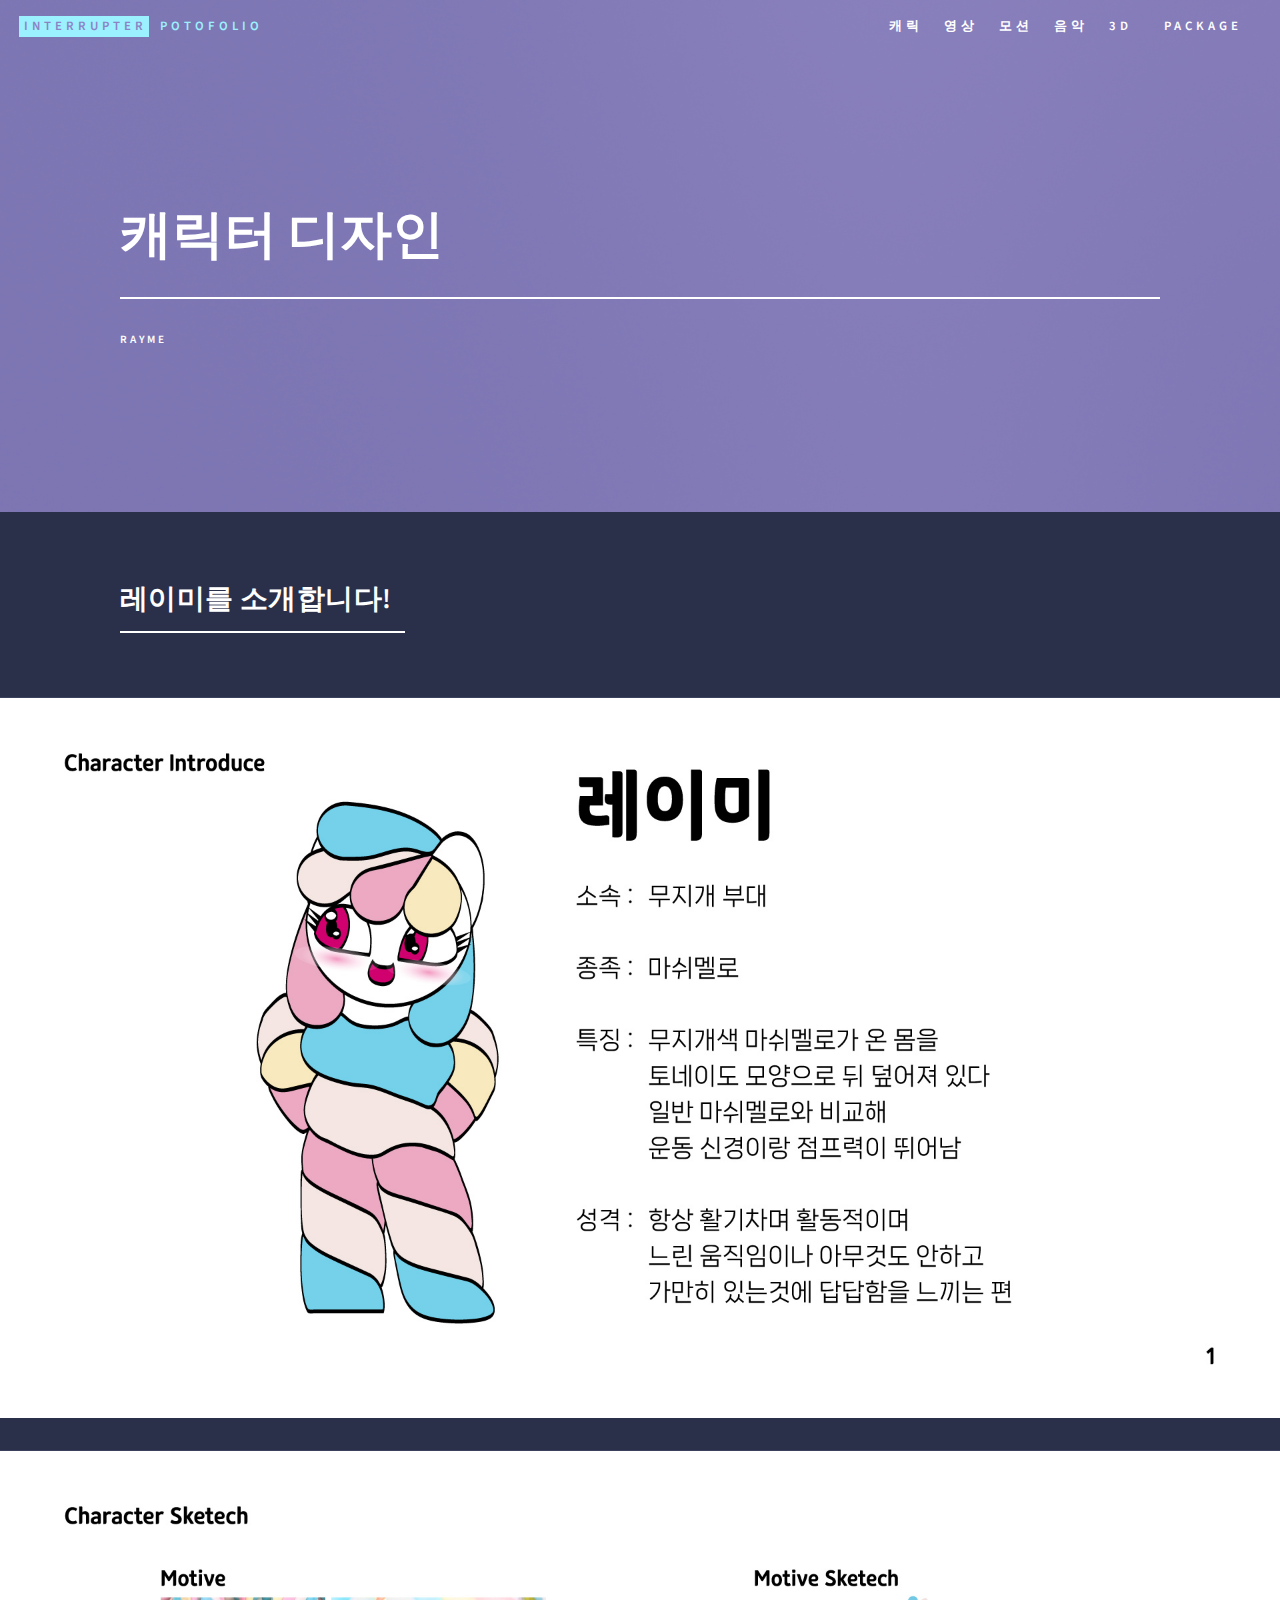
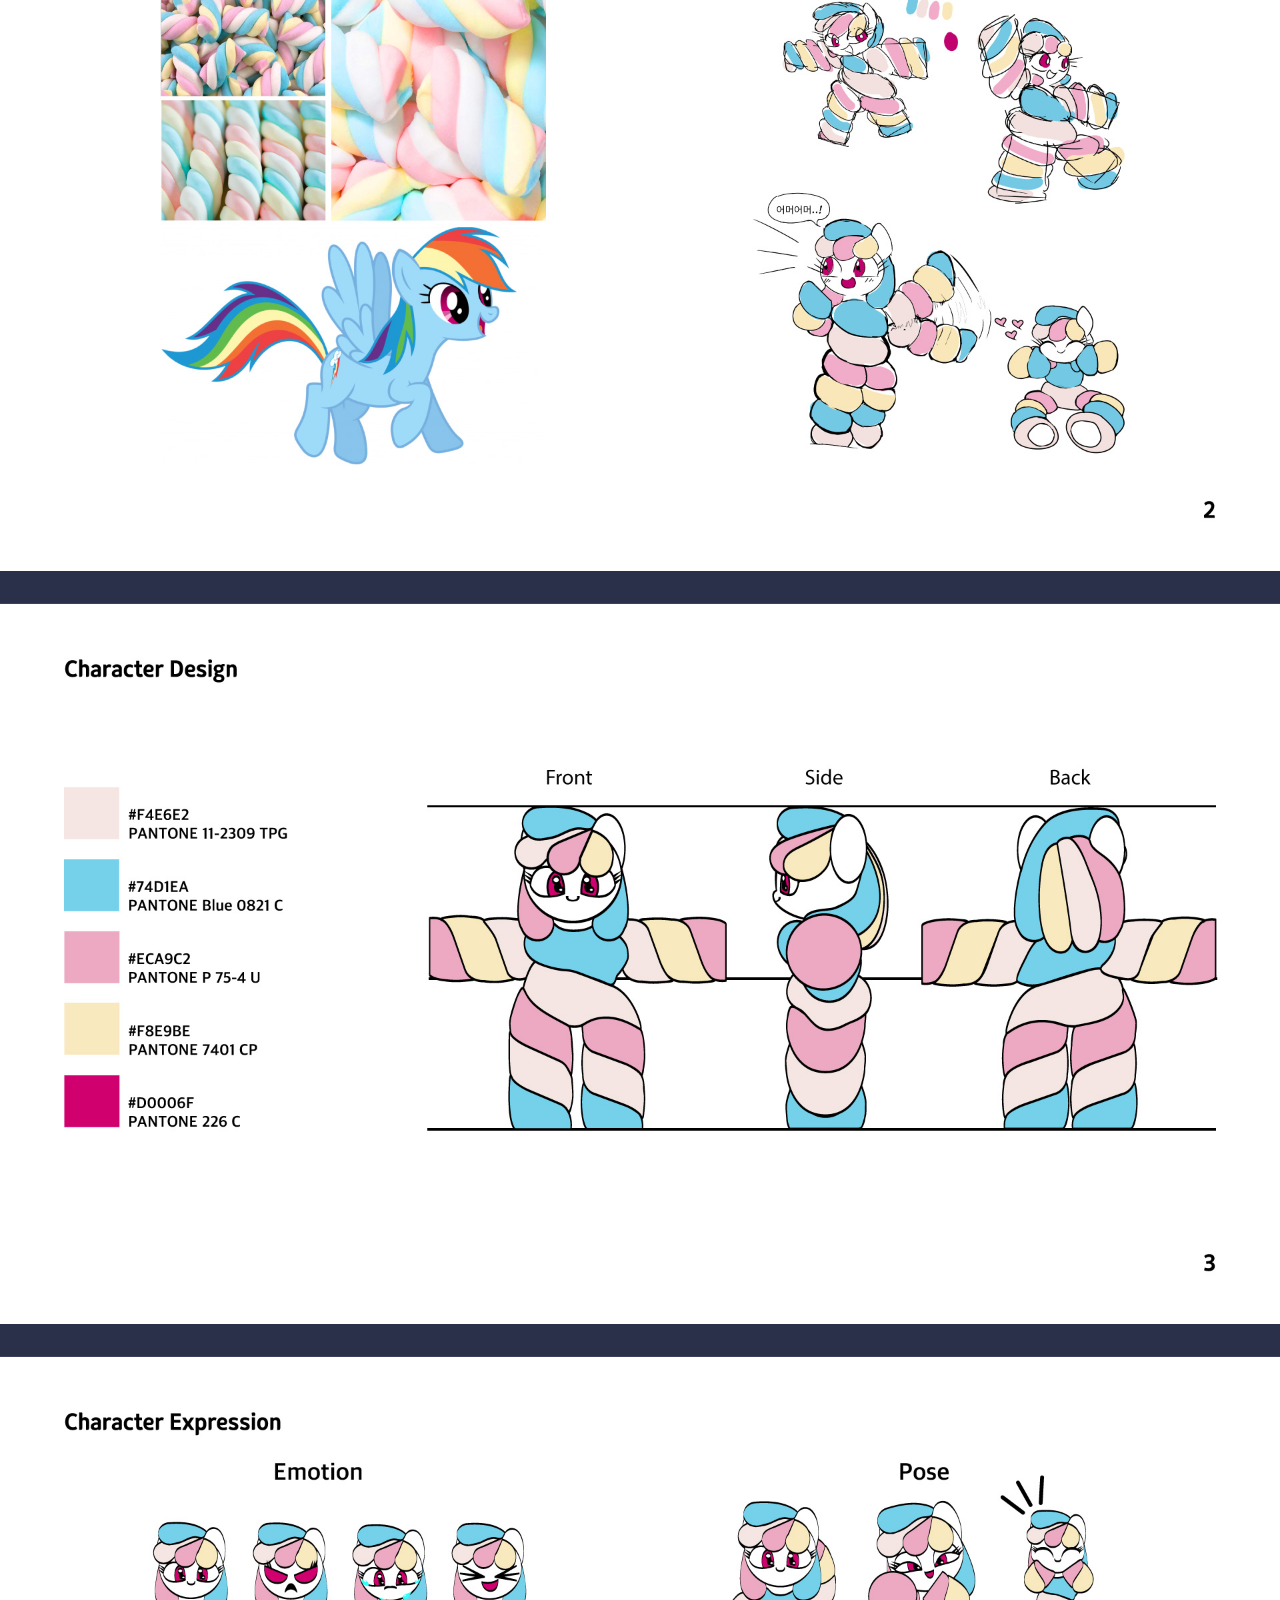
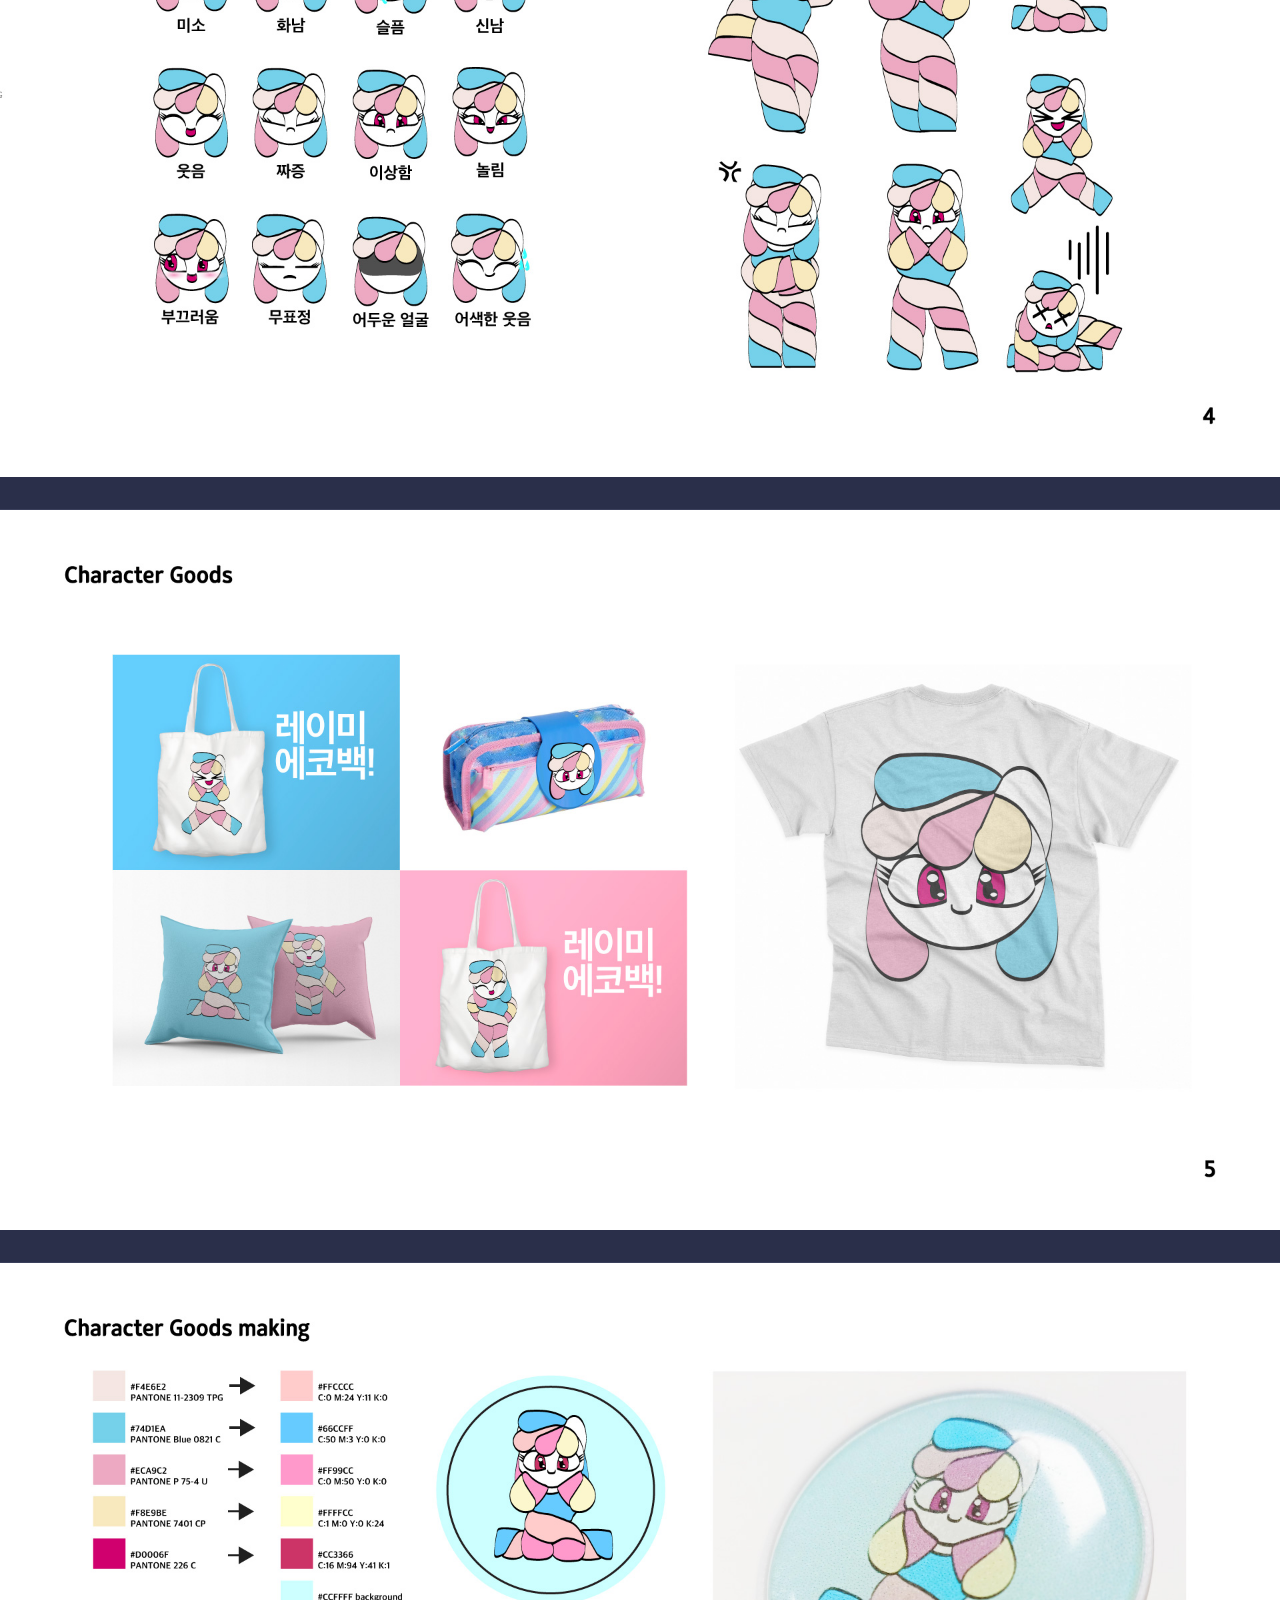
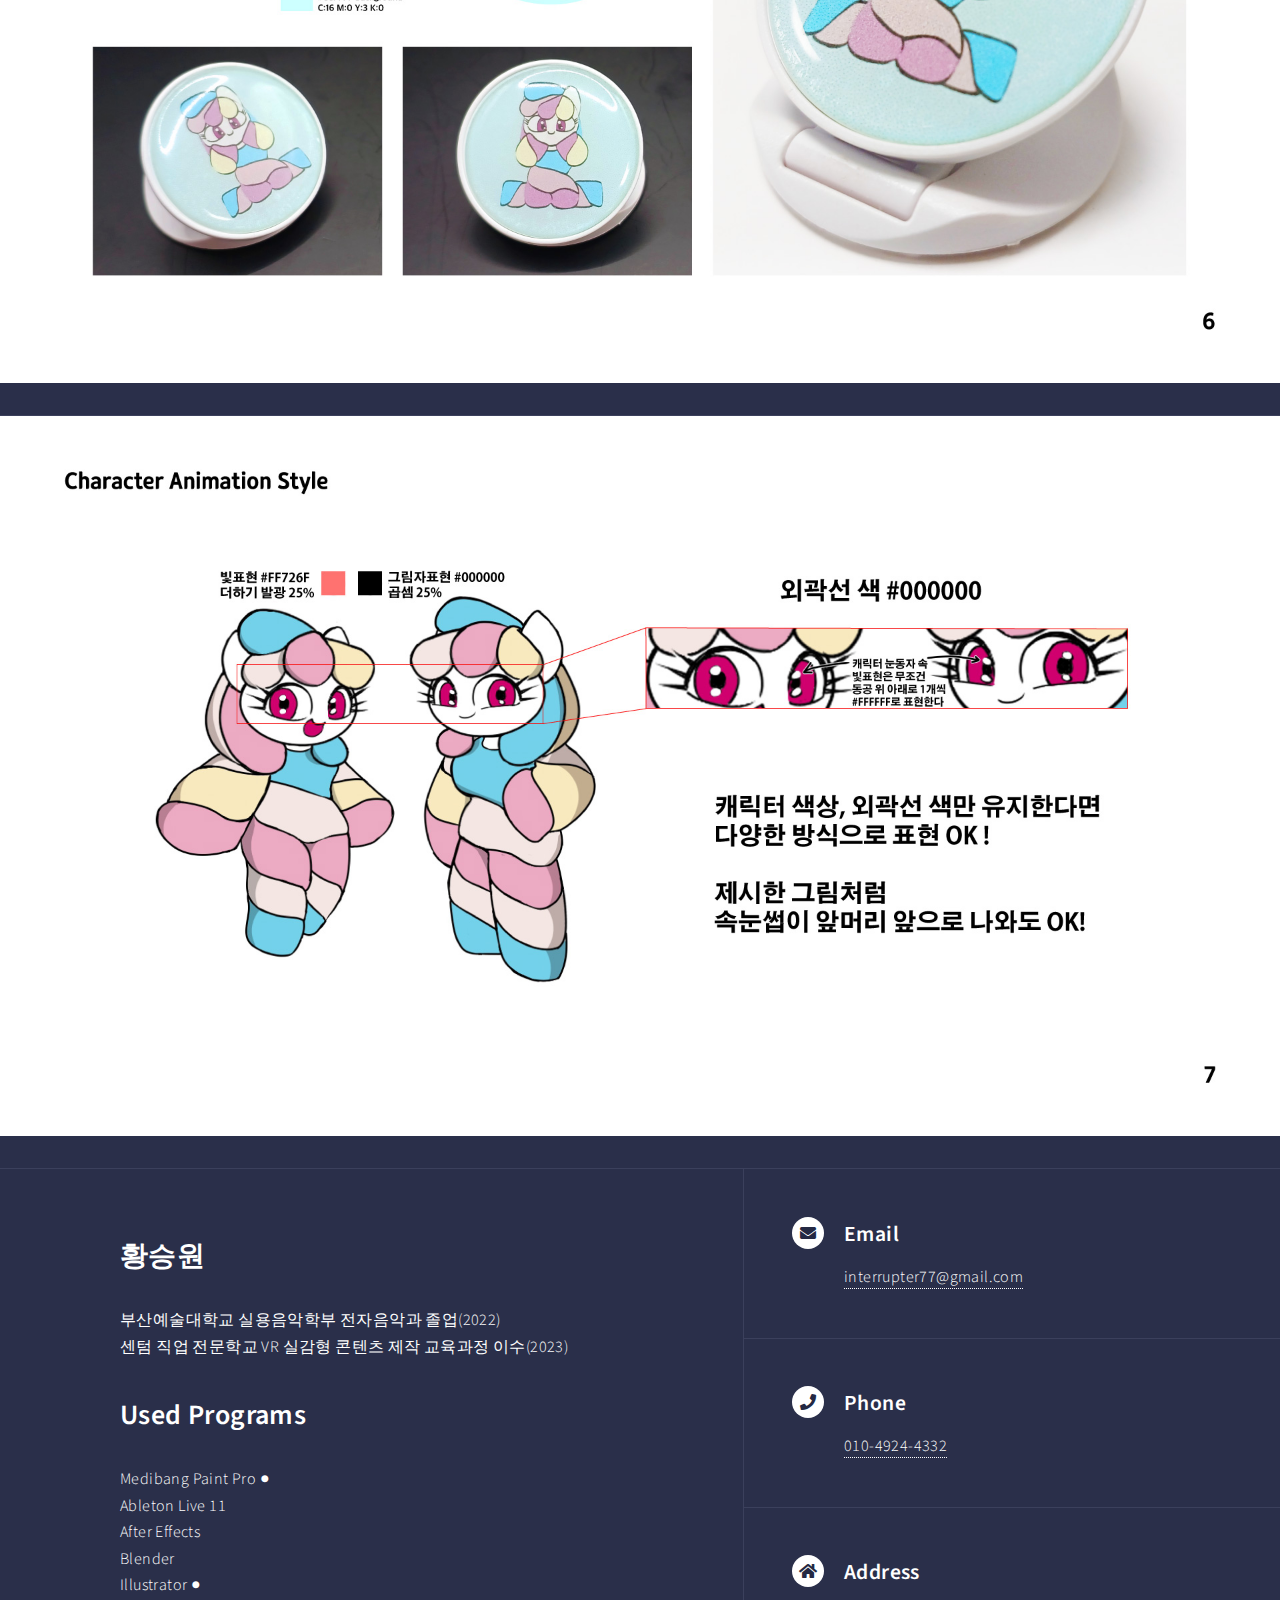
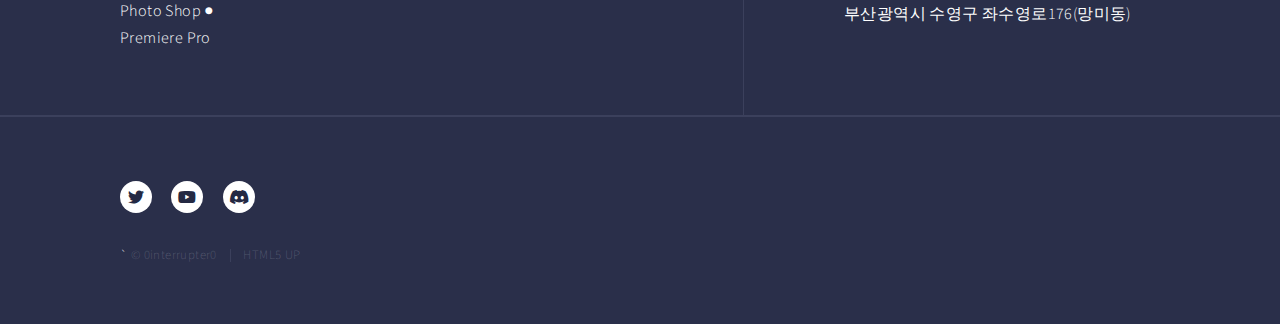
==== landing1.html @ 04df216f "up" ====
<!DOCTYPE HTML>
<!--
	Forty by HTML5 UP
	html5up.net | @ajlkn
	Free for personal and commercial use under the CCA 3.0 license (html5up.net/license)
-->
<html>
	<head>
		<title>캐릭터 디자인</title>
		<meta charset="utf-8" />
		<meta name="viewport" content="width=device-width, initial-scale=1, user-scalable=no" />
		<link rel="stylesheet" href="assets/css/main.css" />
		<noscript><link rel="stylesheet" href="assets/css/noscript.css" /></noscript>
	</head>
	<body class="is-preload">

		<!-- Wrapper -->
			<div id="wrapper">

				<!-- Header -->
				<!-- Note: The "styleN" class below should match that of the banner element. -->
					<header id="header" class="alt style2">
						<a href="index.html" class="logo"><strong>Interrupter</strong> <span>Potofolio</span></a>
						<nav >
						<a href="landing1.html" class="me"><span>캐릭</span></a>
						<a href="landing2.html" class="me"><span>영상</span></a>
						<a href="landing3.html" class="me"><span>모션</span></a>
												<!-- <a href="landing6.html" class="me"><span>음악</span></a> -->
						<a href="landing6.html" class="me"><span>음악</span></a>
						<a href="landing5.html" class="me"><span>3D</span></a>
						<a href="landing4.html" class="me"><span>Package</span></a>

							<a href=""></a>
						</nav>
					</header>

				<!-- Menu -->
					<nav id="menu">
						<ul class="links">
							<li><a href="index.html">Home</a></li>
							<li><a href="landing.html">Landing</a></li>
							<li><a href="generic.html">Generic</a></li>
							<li><a href="elements.html">Elements</a></li>
						</ul>
						<ul class="actions stacked">
							<li><a href="#" class="button primary fit">Get Started</a></li>
							<li><a href="#" class="button fit">Log In</a></li>
						</ul>
					</nav>

				<!-- Banner -->
				<!-- Note: The "styleN" class below should match that of the header element. -->
					<section id="banner" class="style2">
						<div class="inner">
							<span class="image">
								<img src="images/pic07.jpg" alt="" />
							</span>
							<header class="major">
								<h1>캐릭터 디자인</h1>
							</header>
							<div class="content">
								<p>Rayme</p>
							</div>
						</div>
					</section>

				<!-- Main -->
					<div id="main">

						<!-- One -->
							<section id="one">
								<div class="inner">
									<header class="major">
										<h2>레이미를 소개합니다!</h2>
									</header>
									<p></p>
								</div>
							</section>
							<section id="two">
								<span class="image fit" >
									<img src="images/캐릭터-디자이-포폴(레이미)1.jpg" alt="" />
								</span>
							</section>
							<section id="two">
								<span class="image fit" >
									<img src="images/캐릭터-디자이-포폴(레이미)2.jpg" alt="" />
								</span>
							</section>
							<section id="two">
								<span class="image fit" >
									<img src="images/캐릭터-디자이-포폴(레이미)3.jpg" alt="" />
								</span>
							</section>
							<section id="two">
								<span class="image fit" >
									<img src="images/캐릭터-디자이-포폴(레이미)4.jpg" alt="" />
								</span>
							</section>
							<section id="two">
								<span class="image fit" >
									<img src="images/캐릭터-디자이-포폴(레이미)5.jpg" alt="" />
								</span>
							</section>
							<section id="two">
								<span class="image fit" >
									<img src="images/캐릭터-디자이-포폴(레이미)6.jpg" alt="" />
								</span>
							</section>
							<section id="two">
								<span class="image fit" >
									<img src="images/캐릭터-디자이-포폴(레이미)7.jpg" alt="" />
								</span>
							</section>

						<!-- Two -->

				<!-- Contact -->
				<section id="contact">
					<div class="inner">
						<section>
							<form method="post" action="#">
								<h2>황승원</h2>
								<p>부산예술대학교 실용음악학부 전자음악과 졸업(2022)<br>센텀 직업 전문학교 VR 실감형 콘텐츠 제작 교육과정 이수(2023)</p>
								<h2>Used Programs</h2>
								<p>Medibang Paint Pro ●<br>Ableton Live 11<br>After Effects<br>Blender<br>Illustrator ●<br>Photo Shop ●<br>Premiere Pro</p>	
							</form>
						</section>
						<section class="split">
							<section>
								<div class="contact-method">
									<span class="icon solid alt fa-envelope"></span>
									<h3>Email</h3>
									<a class="email" onclick="copyTextToClipboard('interrupter77@gmail.com')">interrupter77@gmail.com</a>
								</div>
							</section>
							<section>
								<div class="contact-method">
									<span class="icon solid alt fa-phone"></span>
									<h3>Phone</h3>
									<a href="#" onclick="copyTextToClipboard('010-4924-4332'); return false;">010-4924-4332</a>
								</div>
							</section>
							<section>
								<div class="contact-method">
									<span class="icon solid alt fa-home"></span>
									<h3>Address</h3>
									<span>부산광역시 수영구 좌수영로176(망미동)</span>
								</div>
							</section>
						</section>
					</div>
				</section>

				<!-- Footer -->
				<footer id="footer">
					<div class="inner">
						<ul class="icons">
							<li><a href="https://twitter.com/0interrupter0" target="_blank" class="icon brands alt fa-twitter"><span class="label">Twitter</span></a></li>
							<li><a href="https://www.youtube.com/@interrupter0" target="_blank" class="icon brands alt fa-youtube"><span class="label">youtube</span></a></li>
							<li><a class="icon brands alt fa-discord"><span class="label">discord</span></a></li>
							<!-- <li><button id="myButton">복사</button></li> -->
						</ul>
						<ul class="copyright">`
							<li>&copy; 0interrupter0</li><li>HTML5 UP</li>
						</ul>
					</div>
				</footer>

		</div>

	<!-- Scripts -->
		<script src="assets/js/jquery.min.js"></script>
		<script src="assets/js/jquery.scrolly.min.js"></script>
		<script src="assets/js/jquery.scrollex.min.js"></script>
		<script src="assets/js/browser.min.js"></script>
		<script src="assets/js/breakpoints.min.js"></script>
		<script src="assets/js/util.js"></script>
		<script src="assets/js/main.js"></script>
		<script>
		document.querySelector(".icon.brands.alt.fa-discord").onclick = () => {
		  window.navigator.clipboard.writeText("Interrupter#1141").then(() => {
		alert("디스코드 친구 추가 코드 'Interrupter#1141'가 클립보드에 복사되었습니다!");
			  });
			};
		  </script>			

<script>
	function copyTextToClipboard(text) {
		const isMobile = /iPhone|iPad|iPod|Android/i.test(navigator.userAgent);
		
		if (isMobile) {
			window.location.href = "tel:" + text;
		} else {
			navigator.clipboard.writeText(text).then(function() {
				alert("'" + text + "'가 클립보드에 복사되었습니다!");
			}, function(err) {
				console.error('텍스트 복사 실패: ', err);
			});
		}
	}
</script>

	</body>
</html>
---- assets/css/main.css ----
@import url(fontawesome-all.min.css);
@import url("https://fonts.googleapis.com/css?family=Source+Sans+Pro:300,300italic,600,600italic");

/*
	Forty by HTML5 UP
	html5up.net | @ajlkn
	Free for personal and commercial use under the CCA 3.0 license (html5up.net/license)
*/

video {
	width: 100%; /* 영상의 가로 너비를 100%로 설정 */
	height: auto; /* 세로 높이를 자동으로 조정하여 가로 너비에 맞춤 */
}

html, body, div, span, applet, object,
iframe, h1, h2, h3, h4, h5, h6, p, blockquote,
pre, a, abbr, acronym, address, big, cite,
code, del, dfn, em, img, ins, kbd, q, s, samp,
small, strike, strong, sub, sup, tt, var, b,
u, i, center, dl, dt, dd, ol, ul, li, fieldset,
form, label, legend, table, caption, tbody,
tfoot, thead, tr, th, td, article, aside,
canvas, details, embed, figure, figcaption,
footer, header, hgroup, menu, nav, output, ruby,
section, summary, time, mark, audio, video {
	margin: 0;
	padding: 0;
	border: 0;
	font-size: 100%;
	font: inherit;
	vertical-align: baseline;}

article, aside, details, figcaption, figure,
footer, header, hgroup, menu, nav, section {
	display: block;}

body {
	line-height: 1;
}

ol, ul {
	list-style: none;
}

blockquote, q {
	quotes: none;
}

	blockquote:before, blockquote:after, q:before, q:after {
		content: '';
		content: none;
	}

table {
	border-collapse: collapse;
	border-spacing: 0;
}

body {
	-webkit-text-size-adjust: none;
}

mark {
	background-color: transparent;
	color: inherit;
}

input::-moz-focus-inner {
	border: 0;
	padding: 0;
}

input, select, textarea {
	-moz-appearance: none;
	-webkit-appearance: none;
	-ms-appearance: none;
	appearance: none;
}
.me{
	min-width: 55px;
}
/* Basic */

	@-ms-viewport {
		width: device-width;
	}

	body {
		-ms-overflow-style: scrollbar;
	}

	@media screen and (max-width: 480px) {

		html, body {
			min-width: 320px;
		}

	}

	html {
		box-sizing: border-box;
	}

	*, *:before, *:after {
		box-sizing: inherit;
	}

	body {
		background: #6ba585;
	}

		body.is-preload *, body.is-preload *:before, body.is-preload *:after {
			-moz-animation: none !important;
			-webkit-animation: none !important;
			-ms-animation: none !important;
			animation: none !important;
			-moz-transition: none !important;
			-webkit-transition: none !important;
			-ms-transition: none !important;
			transition: none !important;
		}

/* Type */

	body, input, select, textarea {
		color: #ffffff;
		font-family: "Source Sans Pro", Helvetica, sans-serif;
		font-size: 17pt;
		font-weight: 300;
		letter-spacing: 0.025em;
		line-height: 1.65;
	}

		@media screen and (max-width: 1680px) {

			body, input, select, textarea {
				font-size: 14pt;
			}

		}

		@media screen and (max-width: 1280px) {

			body, input, select, textarea {
				font-size: 12pt;
			}

		}

		@media screen and (max-width: 360px) {

			body, input, select, textarea {
				font-size: 11pt;
			}

		}

	a {
		-moz-transition: color 0.2s ease-in-out, border-bottom-color 0.2s ease-in-out;
		-webkit-transition: color 0.2s ease-in-out, border-bottom-color 0.2s ease-in-out;
		-ms-transition: color 0.2s ease-in-out, border-bottom-color 0.2s ease-in-out;
		transition: color 0.2s ease-in-out, border-bottom-color 0.2s ease-in-out;
		border-bottom: dotted 1px;
		color: inherit;
		text-decoration: none;
	}

		a:hover {
			border-bottom-color: transparent;
			color: #9bf1ff !important;
		}

		a:active {
			color: #53e3fb !important;
		}

	strong, b {
		color: #ffffff;
		font-weight: 600;
	}

	em, i {
		font-style: italic;
	}

	p {
		margin: 0 0 2em 0;
	}

	h1, h2, h3, h4, h5, h6 {
		color: #ffffff;
		font-weight: 600;
		line-height: 1.65;
		margin: 0 0 1em 0;
	}

		h1 a, h2 a, h3 a, h4 a, h5 a, h6 a {
			color: inherit;
			border-bottom: 0;
		}

	h1 {
		font-size: 2.5em;
	}

	h2 {
		font-size: 1.75em;
	}

	h3 {
		font-size: 1.35em;
	}

	h4 {
		font-size: 1.1em;
	}

	h5 {
		font-size: 0.9em;
	}

	h6 {
		font-size: 0.7em;
	}

	@media screen and (max-width: 736px) {

		h1 {
			font-size: 2em;
		}

		h2 {
			font-size: 1.5em;
		}

		h3 {
			font-size: 1.25em;
		}

	}

	sub {
		font-size: 0.8em;
		position: relative;
		top: 0.5em;
	}

	sup {
		font-size: 0.8em;
		position: relative;
		top: -0.5em;
	}

	blockquote {
		border-left: solid 4px rgba(212, 212, 255, 0.1);
		font-style: italic;
		margin: 0 0 2em 0;
		padding: 0.5em 0 0.5em 2em;
	}

	code {
		background: rgba(212, 212, 255, 0.035);
		font-family: "Courier New", monospace;
		font-size: 0.9em;
		margin: 0 0.25em;
		padding: 0.25em 0.65em;
	}

	pre {
		-webkit-overflow-scrolling: touch;
		font-family: "Courier New", monospace;
		font-size: 0.9em;
		margin: 0 0 2em 0;
	}

		pre code {
			display: block;
			line-height: 1.75;
			padding: 1em 1.5em;
			overflow-x: auto;
		}

	hr {
		border: 0;
		border-bottom: solid 1px rgba(212, 212, 255, 0.1);
		margin: 2em 0;
	}

		hr.major {
			margin: 3em 0;
		}

	.align-left {
		text-align: left;
	}

	.align-center {
		text-align: center;
	}

	.align-right {
		text-align: right;
	}

/* Row */

	.row {
		display: flex;
		flex-wrap: wrap;
		box-sizing: border-box;
		align-items: stretch;
	}

		.row > * {
			box-sizing: border-box;
		}

		.row.gtr-uniform > * > :last-child {
			margin-bottom: 0;
		}

		.row.aln-left {
			justify-content: flex-start;
		}

		.row.aln-center {
			justify-content: center;
		}

		.row.aln-right {
			justify-content: flex-end;
		}

		.row.aln-top {
			align-items: flex-start;
		}

		.row.aln-middle {
			align-items: center;
		}

		.row.aln-bottom {
			align-items: flex-end;
		}

		.row > .imp {
			order: -1;
		}

		.row > .col-1 {
			width: 8.33333%;
		}

		.row > .off-1 {
			margin-left: 8.33333%;
		}

		.row > .col-2 {
			width: 16.66667%;
		}

		.row > .off-2 {
			margin-left: 16.66667%;
		}

		.row > .col-3 {
			width: 25%;
		}

		.row > .off-3 {
			margin-left: 25%;
		}

		.row > .col-4 {
			width: 33.33333%;
		}

		.row > .off-4 {
			margin-left: 33.33333%;
		}

		.row > .col-5 {
			width: 41.66667%;
		}

		.row > .off-5 {
			margin-left: 41.66667%;
		}

		.row > .col-6 {
			width: 50%;
		}

		.row > .off-6 {
			margin-left: 50%;
		}

		.row > .col-7 {
			width: 58.33333%;
		}

		.row > .off-7 {
			margin-left: 58.33333%;
		}

		.row > .col-8 {
			width: 66.66667%;
		}

		.row > .off-8 {
			margin-left: 66.66667%;
		}

		.row > .col-9 {
			width: 75%;
		}

		.row > .off-9 {
			margin-left: 75%;
		}

		.row > .col-10 {
			width: 83.33333%;
		}

		.row > .off-10 {
			margin-left: 83.33333%;
		}

		.row > .col-11 {
			width: 91.66667%;
		}

		.row > .off-11 {
			margin-left: 91.66667%;
		}

		.row > .col-12 {
			width: 100%;
		}

		.row > .off-12 {
			margin-left: 100%;
		}

		.row.gtr-0 {
			margin-top: 0;
			margin-left: 0em;
		}

			.row.gtr-0 > * {
				padding: 0 0 0 0em;
			}

			.row.gtr-0.gtr-uniform {
				margin-top: 0em;
			}

				.row.gtr-0.gtr-uniform > * {
					padding-top: 0em;
				}

		.row.gtr-25 {
			margin-top: 0;
			margin-left: -0.5em;
		}

			.row.gtr-25 > * {
				padding: 0 0 0 0.5em;
			}

			.row.gtr-25.gtr-uniform {
				margin-top: -0.5em;
			}

				.row.gtr-25.gtr-uniform > * {
					padding-top: 0.5em;
				}

		.row.gtr-50 {
			margin-top: 0;
			margin-left: -1em;
		}

			.row.gtr-50 > * {
				padding: 0 0 0 1em;
			}

			.row.gtr-50.gtr-uniform {
				margin-top: -1em;
			}

				.row.gtr-50.gtr-uniform > * {
					padding-top: 1em;
				}

		.row {
			margin-top: 0;
			margin-left: -2em;
		}

			.row > * {
				padding: 0 0 0 2em;
			}

			.row.gtr-uniform {
				margin-top: -2em;
			}

				.row.gtr-uniform > * {
					padding-top: 2em;
				}

		.row.gtr-150 {
			margin-top: 0;
			margin-left: -3em;
		}

			.row.gtr-150 > * {
				padding: 0 0 0 3em;
			}

			.row.gtr-150.gtr-uniform {
				margin-top: -3em;
			}

				.row.gtr-150.gtr-uniform > * {
					padding-top: 3em;
				}

		.row.gtr-200 {
			margin-top: 0;
			margin-left: -4em;
		}

			.row.gtr-200 > * {
				padding: 0 0 0 4em;
			}

			.row.gtr-200.gtr-uniform {
				margin-top: -4em;
			}

				.row.gtr-200.gtr-uniform > * {
					padding-top: 4em;
				}

		@media screen and (max-width: 1680px) {

			.row {
				display: flex;
				flex-wrap: wrap;
				box-sizing: border-box;
				align-items: stretch;
			}

				.row > * {
					box-sizing: border-box;
				}

				.row.gtr-uniform > * > :last-child {
					margin-bottom: 0;
				}

				.row.aln-left {
					justify-content: flex-start;
				}

				.row.aln-center {
					justify-content: center;
				}

				.row.aln-right {
					justify-content: flex-end;
				}

				.row.aln-top {
					align-items: flex-start;
				}

				.row.aln-middle {
					align-items: center;
				}

				.row.aln-bottom {
					align-items: flex-end;
				}

				.row > .imp-xlarge {
					order: -1;
				}

				.row > .col-1-xlarge {
					width: 8.33333%;
				}

				.row > .off-1-xlarge {
					margin-left: 8.33333%;
				}

				.row > .col-2-xlarge {
					width: 16.66667%;
				}

				.row > .off-2-xlarge {
					margin-left: 16.66667%;
				}

				.row > .col-3-xlarge {
					width: 25%;
				}

				.row > .off-3-xlarge {
					margin-left: 25%;
				}

				.row > .col-4-xlarge {
					width: 33.33333%;
				}

				.row > .off-4-xlarge {
					margin-left: 33.33333%;
				}

				.row > .col-5-xlarge {
					width: 41.66667%;
				}

				.row > .off-5-xlarge {
					margin-left: 41.66667%;
				}

				.row > .col-6-xlarge {
					width: 50%;
				}

				.row > .off-6-xlarge {
					margin-left: 50%;
				}

				.row > .col-7-xlarge {
					width: 58.33333%;
				}

				.row > .off-7-xlarge {
					margin-left: 58.33333%;
				}

				.row > .col-8-xlarge {
					width: 66.66667%;
				}

				.row > .off-8-xlarge {
					margin-left: 66.66667%;
				}

				.row > .col-9-xlarge {
					width: 75%;
				}

				.row > .off-9-xlarge {
					margin-left: 75%;
				}

				.row > .col-10-xlarge {
					width: 83.33333%;
				}

				.row > .off-10-xlarge {
					margin-left: 83.33333%;
				}

				.row > .col-11-xlarge {
					width: 91.66667%;
				}

				.row > .off-11-xlarge {
					margin-left: 91.66667%;
				}

				.row > .col-12-xlarge {
					width: 100%;
				}

				.row > .off-12-xlarge {
					margin-left: 100%;
				}

				.row.gtr-0 {
					margin-top: 0;
					margin-left: 0em;
				}

					.row.gtr-0 > * {
						padding: 0 0 0 0em;
					}

					.row.gtr-0.gtr-uniform {
						margin-top: 0em;
					}

						.row.gtr-0.gtr-uniform > * {
							padding-top: 0em;
						}

				.row.gtr-25 {
					margin-top: 0;
					margin-left: -0.5em;
				}

					.row.gtr-25 > * {
						padding: 0 0 0 0.5em;
					}

					.row.gtr-25.gtr-uniform {
						margin-top: -0.5em;
					}

						.row.gtr-25.gtr-uniform > * {
							padding-top: 0.5em;
						}

				.row.gtr-50 {
					margin-top: 0;
					margin-left: -1em;
				}

					.row.gtr-50 > * {
						padding: 0 0 0 1em;
					}

					.row.gtr-50.gtr-uniform {
						margin-top: -1em;
					}

						.row.gtr-50.gtr-uniform > * {
							padding-top: 1em;
						}

				.row {
					margin-top: 0;
					margin-left: -2em;
				}

					.row > * {
						padding: 0 0 0 2em;
					}

					.row.gtr-uniform {
						margin-top: -2em;
					}

						.row.gtr-uniform > * {
							padding-top: 2em;
						}

				.row.gtr-150 {
					margin-top: 0;
					margin-left: -3em;
				}

					.row.gtr-150 > * {
						padding: 0 0 0 3em;
					}

					.row.gtr-150.gtr-uniform {
						margin-top: -3em;
					}

						.row.gtr-150.gtr-uniform > * {
							padding-top: 3em;
						}

				.row.gtr-200 {
					margin-top: 0;
					margin-left: -4em;
				}

					.row.gtr-200 > * {
						padding: 0 0 0 4em;
					}

					.row.gtr-200.gtr-uniform {
						margin-top: -4em;
					}

						.row.gtr-200.gtr-uniform > * {
							padding-top: 4em;
						}

		}

		@media screen and (max-width: 1280px) {

			.row {
				display: flex;
				flex-wrap: wrap;
				box-sizing: border-box;
				align-items: stretch;
			}

				.row > * {
					box-sizing: border-box;
				}

				.row.gtr-uniform > * > :last-child {
					margin-bottom: 0;
				}

				.row.aln-left {
					justify-content: flex-start;
				}

				.row.aln-center {
					justify-content: center;
				}

				.row.aln-right {
					justify-content: flex-end;
				}

				.row.aln-top {
					align-items: flex-start;
				}

				.row.aln-middle {
					align-items: center;
				}

				.row.aln-bottom {
					align-items: flex-end;
				}

				.row > .imp-large {
					order: -1;
				}

				.row > .col-1-large {
					width: 8.33333%;
				}

				.row > .off-1-large {
					margin-left: 8.33333%;
				}

				.row > .col-2-large {
					width: 16.66667%;
				}

				.row > .off-2-large {
					margin-left: 16.66667%;
				}

				.row > .col-3-large {
					width: 25%;
				}

				.row > .off-3-large {
					margin-left: 25%;
				}

				.row > .col-4-large {
					width: 33.33333%;
				}

				.row > .off-4-large {
					margin-left: 33.33333%;
				}

				.row > .col-5-large {
					width: 41.66667%;
				}

				.row > .off-5-large {
					margin-left: 41.66667%;
				}

				.row > .col-6-large {
					width: 50%;
				}

				.row > .off-6-large {
					margin-left: 50%;
				}

				.row > .col-7-large {
					width: 58.33333%;
				}

				.row > .off-7-large {
					margin-left: 58.33333%;
				}

				.row > .col-8-large {
					width: 66.66667%;
				}

				.row > .off-8-large {
					margin-left: 66.66667%;
				}

				.row > .col-9-large {
					width: 75%;
				}

				.row > .off-9-large {
					margin-left: 75%;
				}

				.row > .col-10-large {
					width: 83.33333%;
				}

				.row > .off-10-large {
					margin-left: 83.33333%;
				}

				.row > .col-11-large {
					width: 91.66667%;
				}

				.row > .off-11-large {
					margin-left: 91.66667%;
				}

				.row > .col-12-large {
					width: 100%;
				}

				.row > .off-12-large {
					margin-left: 100%;
				}

				.row.gtr-0 {
					margin-top: 0;
					margin-left: 0em;
				}

					.row.gtr-0 > * {
						padding: 0 0 0 0em;
					}

					.row.gtr-0.gtr-uniform {
						margin-top: 0em;
					}

						.row.gtr-0.gtr-uniform > * {
							padding-top: 0em;
						}

				.row.gtr-25 {
					margin-top: 0;
					margin-left: -0.375em;
				}

					.row.gtr-25 > * {
						padding: 0 0 0 0.375em;
					}

					.row.gtr-25.gtr-uniform {
						margin-top: -0.375em;
					}

						.row.gtr-25.gtr-uniform > * {
							padding-top: 0.375em;
						}

				.row.gtr-50 {
					margin-top: 0;
					margin-left: -0.75em;
				}

					.row.gtr-50 > * {
						padding: 0 0 0 0.75em;
					}

					.row.gtr-50.gtr-uniform {
						margin-top: -0.75em;
					}

						.row.gtr-50.gtr-uniform > * {
							padding-top: 0.75em;
						}

				.row {
					margin-top: 0;
					margin-left: -1.5em;
				}

					.row > * {
						padding: 0 0 0 1.5em;
					}

					.row.gtr-uniform {
						margin-top: -1.5em;
					}

						.row.gtr-uniform > * {
							padding-top: 1.5em;
						}

				.row.gtr-150 {
					margin-top: 0;
					margin-left: -2.25em;
				}

					.row.gtr-150 > * {
						padding: 0 0 0 2.25em;
					}

					.row.gtr-150.gtr-uniform {
						margin-top: -2.25em;
					}

						.row.gtr-150.gtr-uniform > * {
							padding-top: 2.25em;
						}

				.row.gtr-200 {
					margin-top: 0;
					margin-left: -3em;
				}

					.row.gtr-200 > * {
						padding: 0 0 0 3em;
					}

					.row.gtr-200.gtr-uniform {
						margin-top: -3em;
					}

						.row.gtr-200.gtr-uniform > * {
							padding-top: 3em;
						}

		}

		@media screen and (max-width: 980px) {

			.row {
				display: flex;
				flex-wrap: wrap;
				box-sizing: border-box;
				align-items: stretch;
			}

				.row > * {
					box-sizing: border-box;
				}

				.row.gtr-uniform > * > :last-child {
					margin-bottom: 0;
				}

				.row.aln-left {
					justify-content: flex-start;
				}

				.row.aln-center {
					justify-content: center;
				}

				.row.aln-right {
					justify-content: flex-end;
				}

				.row.aln-top {
					align-items: flex-start;
				}

				.row.aln-middle {
					align-items: center;
				}

				.row.aln-bottom {
					align-items: flex-end;
				}

				.row > .imp-medium {
					order: -1;
				}

				.row > .col-1-medium {
					width: 8.33333%;
				}

				.row > .off-1-medium {
					margin-left: 8.33333%;
				}

				.row > .col-2-medium {
					width: 16.66667%;
				}

				.row > .off-2-medium {
					margin-left: 16.66667%;
				}

				.row > .col-3-medium {
					width: 25%;
				}

				.row > .off-3-medium {
					margin-left: 25%;
				}

				.row > .col-4-medium {
					width: 33.33333%;
				}

				.row > .off-4-medium {
					margin-left: 33.33333%;
				}

				.row > .col-5-medium {
					width: 41.66667%;
				}

				.row > .off-5-medium {
					margin-left: 41.66667%;
				}

				.row > .col-6-medium {
					width: 50%;
				}

				.row > .off-6-medium {
					margin-left: 50%;
				}

				.row > .col-7-medium {
					width: 58.33333%;
				}

				.row > .off-7-medium {
					margin-left: 58.33333%;
				}

				.row > .col-8-medium {
					width: 66.66667%;
				}

				.row > .off-8-medium {
					margin-left: 66.66667%;
				}

				.row > .col-9-medium {
					width: 75%;
				}

				.row > .off-9-medium {
					margin-left: 75%;
				}

				.row > .col-10-medium {
					width: 83.33333%;
				}

				.row > .off-10-medium {
					margin-left: 83.33333%;
				}

				.row > .col-11-medium {
					width: 91.66667%;
				}

				.row > .off-11-medium {
					margin-left: 91.66667%;
				}

				.row > .col-12-medium {
					width: 100%;
				}

				.row > .off-12-medium {
					margin-left: 100%;
				}

				.row.gtr-0 {
					margin-top: 0;
					margin-left: 0em;
				}

					.row.gtr-0 > * {
						padding: 0 0 0 0em;
					}

					.row.gtr-0.gtr-uniform {
						margin-top: 0em;
					}

						.row.gtr-0.gtr-uniform > * {
							padding-top: 0em;
						}

				.row.gtr-25 {
					margin-top: 0;
					margin-left: -0.375em;
				}

					.row.gtr-25 > * {
						padding: 0 0 0 0.375em;
					}

					.row.gtr-25.gtr-uniform {
						margin-top: -0.375em;
					}

						.row.gtr-25.gtr-uniform > * {
							padding-top: 0.375em;
						}

				.row.gtr-50 {
					margin-top: 0;
					margin-left: -0.75em;
				}

					.row.gtr-50 > * {
						padding: 0 0 0 0.75em;
					}

					.row.gtr-50.gtr-uniform {
						margin-top: -0.75em;
					}

						.row.gtr-50.gtr-uniform > * {
							padding-top: 0.75em;
						}

				.row {
					margin-top: 0;
					margin-left: -1.5em;
				}

					.row > * {
						padding: 0 0 0 1.5em;
					}

					.row.gtr-uniform {
						margin-top: -1.5em;
					}

						.row.gtr-uniform > * {
							padding-top: 1.5em;
						}

				.row.gtr-150 {
					margin-top: 0;
					margin-left: -2.25em;
				}

					.row.gtr-150 > * {
						padding: 0 0 0 2.25em;
					}

					.row.gtr-150.gtr-uniform {
						margin-top: -2.25em;
					}

						.row.gtr-150.gtr-uniform > * {
							padding-top: 2.25em;
						}

				.row.gtr-200 {
					margin-top: 0;
					margin-left: -3em;
				}

					.row.gtr-200 > * {
						padding: 0 0 0 3em;
					}

					.row.gtr-200.gtr-uniform {
						margin-top: -3em;
					}

						.row.gtr-200.gtr-uniform > * {
							padding-top: 3em;
						}

		}

		@media screen and (max-width: 736px) {

			.row {
				display: flex;
				flex-wrap: wrap;
				box-sizing: border-box;
				align-items: stretch;
			}

				.row > * {
					box-sizing: border-box;
				}

				.row.gtr-uniform > * > :last-child {
					margin-bottom: 0;
				}

				.row.aln-left {
					justify-content: flex-start;
				}

				.row.aln-center {
					justify-content: center;
				}

				.row.aln-right {
					justify-content: flex-end;
				}

				.row.aln-top {
					align-items: flex-start;
				}

				.row.aln-middle {
					align-items: center;
				}

				.row.aln-bottom {
					align-items: flex-end;
				}

				.row > .imp-small {
					order: -1;
				}

				.row > .col-1-small {
					width: 8.33333%;
				}

				.row > .off-1-small {
					margin-left: 8.33333%;
				}

				.row > .col-2-small {
					width: 16.66667%;
				}

				.row > .off-2-small {
					margin-left: 16.66667%;
				}

				.row > .col-3-small {
					width: 25%;
				}

				.row > .off-3-small {
					margin-left: 25%;
				}

				.row > .col-4-small {
					width: 33.33333%;
				}

				.row > .off-4-small {
					margin-left: 33.33333%;
				}

				.row > .col-5-small {
					width: 41.66667%;
				}

				.row > .off-5-small {
					margin-left: 41.66667%;
				}

				.row > .col-6-small {
					width: 50%;
				}

				.row > .off-6-small {
					margin-left: 50%;
				}

				.row > .col-7-small {
					width: 58.33333%;
				}

				.row > .off-7-small {
					margin-left: 58.33333%;
				}

				.row > .col-8-small {
					width: 66.66667%;
				}

				.row > .off-8-small {
					margin-left: 66.66667%;
				}

				.row > .col-9-small {
					width: 75%;
				}

				.row > .off-9-small {
					margin-left: 75%;
				}

				.row > .col-10-small {
					width: 83.33333%;
				}

				.row > .off-10-small {
					margin-left: 83.33333%;
				}

				.row > .col-11-small {
					width: 91.66667%;
				}

				.row > .off-11-small {
					margin-left: 91.66667%;
				}

				.row > .col-12-small {
					width: 100%;
				}

				.row > .off-12-small {
					margin-left: 100%;
				}

				.row.gtr-0 {
					margin-top: 0;
					margin-left: 0em;
				}

					.row.gtr-0 > * {
						padding: 0 0 0 0em;
					}

					.row.gtr-0.gtr-uniform {
						margin-top: 0em;
					}

						.row.gtr-0.gtr-uniform > * {
							padding-top: 0em;
						}

				.row.gtr-25 {
					margin-top: 0;
					margin-left: -0.3125em;
				}

					.row.gtr-25 > * {
						padding: 0 0 0 0.3125em;
					}

					.row.gtr-25.gtr-uniform {
						margin-top: -0.3125em;
					}

						.row.gtr-25.gtr-uniform > * {
							padding-top: 0.3125em;
						}

				.row.gtr-50 {
					margin-top: 0;
					margin-left: -0.625em;
				}

					.row.gtr-50 > * {
						padding: 0 0 0 0.625em;
					}

					.row.gtr-50.gtr-uniform {
						margin-top: -0.625em;
					}

						.row.gtr-50.gtr-uniform > * {
							padding-top: 0.625em;
						}

				.row {
					margin-top: 0;
					margin-left: -1.25em;
				}

					.row > * {
						padding: 0 0 0 1.25em;
					}

					.row.gtr-uniform {
						margin-top: -1.25em;
					}

						.row.gtr-uniform > * {
							padding-top: 1.25em;
						}

				.row.gtr-150 {
					margin-top: 0;
					margin-left: -1.875em;
				}

					.row.gtr-150 > * {
						padding: 0 0 0 1.875em;
					}

					.row.gtr-150.gtr-uniform {
						margin-top: -1.875em;
					}

						.row.gtr-150.gtr-uniform > * {
							padding-top: 1.875em;
						}

				.row.gtr-200 {
					margin-top: 0;
					margin-left: -2.5em;
				}

					.row.gtr-200 > * {
						padding: 0 0 0 2.5em;
					}

					.row.gtr-200.gtr-uniform {
						margin-top: -2.5em;
					}

						.row.gtr-200.gtr-uniform > * {
							padding-top: 2.5em;
						}

		}

		@media screen and (max-width: 480px) {

			.row {
				display: flex;
				flex-wrap: wrap;
				box-sizing: border-box;
				align-items: stretch;
			}

				.row > * {
					box-sizing: border-box;
				}

				.row.gtr-uniform > * > :last-child {
					margin-bottom: 0;
				}

				.row.aln-left {
					justify-content: flex-start;
				}

				.row.aln-center {
					justify-content: center;
				}

				.row.aln-right {
					justify-content: flex-end;
				}

				.row.aln-top {
					align-items: flex-start;
				}

				.row.aln-middle {
					align-items: center;
				}

				.row.aln-bottom {
					align-items: flex-end;
				}

				.row > .imp-xsmall {
					order: -1;
				}

				.row > .col-1-xsmall {
					width: 8.33333%;
				}

				.row > .off-1-xsmall {
					margin-left: 8.33333%;
				}

				.row > .col-2-xsmall {
					width: 16.66667%;
				}

				.row > .off-2-xsmall {
					margin-left: 16.66667%;
				}

				.row > .col-3-xsmall {
					width: 25%;
				}

				.row > .off-3-xsmall {
					margin-left: 25%;
				}

				.row > .col-4-xsmall {
					width: 33.33333%;
				}

				.row > .off-4-xsmall {
					margin-left: 33.33333%;
				}

				.row > .col-5-xsmall {
					width: 41.66667%;
				}

				.row > .off-5-xsmall {
					margin-left: 41.66667%;
				}

				.row > .col-6-xsmall {
					width: 50%;
				}

				.row > .off-6-xsmall {
					margin-left: 50%;
				}

				.row > .col-7-xsmall {
					width: 58.33333%;
				}

				.row > .off-7-xsmall {
					margin-left: 58.33333%;
				}

				.row > .col-8-xsmall {
					width: 66.66667%;
				}

				.row > .off-8-xsmall {
					margin-left: 66.66667%;
				}

				.row > .col-9-xsmall {
					width: 75%;
				}

				.row > .off-9-xsmall {
					margin-left: 75%;
				}

				.row > .col-10-xsmall {
					width: 83.33333%;
				}

				.row > .off-10-xsmall {
					margin-left: 83.33333%;
				}

				.row > .col-11-xsmall {
					width: 91.66667%;
				}

				.row > .off-11-xsmall {
					margin-left: 91.66667%;
				}

				.row > .col-12-xsmall {
					width: 100%;
				}

				.row > .off-12-xsmall {
					margin-left: 100%;
				}

				.row.gtr-0 {
					margin-top: 0;
					margin-left: 0em;
				}

					.row.gtr-0 > * {
						padding: 0 0 0 0em;
					}

					.row.gtr-0.gtr-uniform {
						margin-top: 0em;
					}

						.row.gtr-0.gtr-uniform > * {
							padding-top: 0em;
						}

				.row.gtr-25 {
					margin-top: 0;
					margin-left: -0.3125em;
				}

					.row.gtr-25 > * {
						padding: 0 0 0 0.3125em;
					}

					.row.gtr-25.gtr-uniform {
						margin-top: -0.3125em;
					}

						.row.gtr-25.gtr-uniform > * {
							padding-top: 0.3125em;
						}

				.row.gtr-50 {
					margin-top: 0;
					margin-left: -0.625em;
				}

					.row.gtr-50 > * {
						padding: 0 0 0 0.625em;
					}

					.row.gtr-50.gtr-uniform {
						margin-top: -0.625em;
					}

						.row.gtr-50.gtr-uniform > * {
							padding-top: 0.625em;
						}

				.row {
					margin-top: 0;
					margin-left: -1.25em;
				}

					.row > * {
						padding: 0 0 0 1.25em;
					}

					.row.gtr-uniform {
						margin-top: -1.25em;
					}

						.row.gtr-uniform > * {
							padding-top: 1.25em;
						}

				.row.gtr-150 {
					margin-top: 0;
					margin-left: -1.875em;
				}

					.row.gtr-150 > * {
						padding: 0 0 0 1.875em;
					}

					.row.gtr-150.gtr-uniform {
						margin-top: -1.875em;
					}

						.row.gtr-150.gtr-uniform > * {
							padding-top: 1.875em;
						}

				.row.gtr-200 {
					margin-top: 0;
					margin-left: -2.5em;
				}

					.row.gtr-200 > * {
						padding: 0 0 0 2.5em;
					}

					.row.gtr-200.gtr-uniform {
						margin-top: -2.5em;
					}

						.row.gtr-200.gtr-uniform > * {
							padding-top: 2.5em;
						}

		}

/* Section/Article */

	section.special, article.special {
		text-align: center;
	}

	header.major {
		width: -moz-max-content;
		width: -webkit-max-content;
		width: -ms-max-content;
		width: max-content;
		margin-bottom: 2em;
	}

		header.major > :first-child {
			margin-bottom: 0;
			width: calc(100% + 0.5em);
		}

			header.major > :first-child:after {
				content: '';
				background-color: #ffffff;
				display: block;
				height: 2px;
				margin: 0.325em 0 0.5em 0;
				width: 100%;
			}

		header.major > p {
			font-size: 0.7em;
			font-weight: 600;
			letter-spacing: 0.25em;
			margin-bottom: 0;
			text-transform: uppercase;
		}

		body.is-ie header.major > :first-child:after {
			max-width: 9em;
		}

		body.is-ie header.major > h1:after {
			max-width: 100% !important;
		}

	@media screen and (max-width: 736px) {

		header.major > p br {
			display: none;
		}

	}

/* Form */

	form {
		margin: 0 0 2em 0;
	}

		form > :last-child {
			margin-bottom: 0;
		}

		form > .fields {
			display: -moz-flex;
			display: -webkit-flex;
			display: -ms-flex;
			display: flex;
			-moz-flex-wrap: wrap;
			-webkit-flex-wrap: wrap;
			-ms-flex-wrap: wrap;
			flex-wrap: wrap;
			width: calc(100% + 3em);
			margin: -1.5em 0 2em -1.5em;
		}

			form > .fields > .field {
				-moz-flex-grow: 0;
				-webkit-flex-grow: 0;
				-ms-flex-grow: 0;
				flex-grow: 0;
				-moz-flex-shrink: 0;
				-webkit-flex-shrink: 0;
				-ms-flex-shrink: 0;
				flex-shrink: 0;
				padding: 1.5em 0 0 1.5em;
				width: calc(100% - 1.5em);
			}

				form > .fields > .field.half {
					width: calc(50% - 0.75em);
				}

				form > .fields > .field.third {
					width: calc(100%/3 - 0.5em);
				}

				form > .fields > .field.quarter {
					width: calc(25% - 0.375em);
				}

		@media screen and (max-width: 480px) {

			form > .fields {
				width: calc(100% + 3em);
				margin: -1.5em 0 2em -1.5em;
			}

				form > .fields > .field {
					padding: 1.5em 0 0 1.5em;
					width: calc(100% - 1.5em);
				}

					form > .fields > .field.half {
						width: calc(100% - 1.5em);
					}

					form > .fields > .field.third {
						width: calc(100% - 1.5em);
					}

					form > .fields > .field.quarter {
						width: calc(100% - 1.5em);
					}

		}

	label {
		color: #ffffff;
		display: block;
		font-size: 0.8em;
		font-weight: 600;
		letter-spacing: 0.25em;
		margin: 0 0 1em 0;
		text-transform: uppercase;
	}

	input[type="text"],
	input[type="password"],
	input[type="email"],
	input[type="tel"],
	input[type="search"],
	input[type="url"],
	select,
	textarea {
		-moz-appearance: none;
		-webkit-appearance: none;
		-ms-appearance: none;
		appearance: none;
		background: rgba(212, 212, 255, 0.035);
		border: none;
		border-radius: 0;
		color: inherit;
		display: block;
		outline: 0;
		padding: 0 1em;
		text-decoration: none;
		width: 100%;
	}

		input[type="text"]:invalid,
		input[type="password"]:invalid,
		input[type="email"]:invalid,
		input[type="tel"]:invalid,
		input[type="search"]:invalid,
		input[type="url"]:invalid,
		select:invalid,
		textarea:invalid {
			box-shadow: none;
		}

		input[type="text"]:focus,
		input[type="password"]:focus,
		input[type="email"]:focus,
		input[type="tel"]:focus,
		input[type="search"]:focus,
		input[type="url"]:focus,
		select:focus,
		textarea:focus {
			border-color: #9bf1ff;
			box-shadow: 0 0 0 2px #9bf1ff;
		}

	select {
		background-image: url("data:image/svg+xml;charset=utf8,%3Csvg xmlns='http://www.w3.org/2000/svg' width='40' height='40' preserveAspectRatio='none' viewBox='0 0 40 40'%3E%3Cpath d='M9.4,12.3l10.4,10.4l10.4-10.4c0.2-0.2,0.5-0.4,0.9-0.4c0.3,0,0.6,0.1,0.9,0.4l3.3,3.3c0.2,0.2,0.4,0.5,0.4,0.9 c0,0.4-0.1,0.6-0.4,0.9L20.7,31.9c-0.2,0.2-0.5,0.4-0.9,0.4c-0.3,0-0.6-0.1-0.9-0.4L4.3,17.3c-0.2-0.2-0.4-0.5-0.4-0.9 c0-0.4,0.1-0.6,0.4-0.9l3.3-3.3c0.2-0.2,0.5-0.4,0.9-0.4S9.1,12.1,9.4,12.3z' fill='rgba(212, 212, 255, 0.1)' /%3E%3C/svg%3E");
		background-size: 1.25rem;
		background-repeat: no-repeat;
		background-position: calc(100% - 1rem) center;
		height: 2.75em;
		padding-right: 2.75em;
		text-overflow: ellipsis;
	}

		select option {
			color: #ffffff;
			background: #242943;
		}

		select:focus::-ms-value {
			background-color: transparent;
		}

		select::-ms-expand {
			display: none;
		}

	input[type="text"],
	input[type="password"],
	input[type="email"],
	input[type="tel"],
	input[type="search"],
	input[type="url"],
	select {
		height: 2.75em;
	}

	textarea {
		padding: 0.75em 1em;
	}

	input[type="checkbox"],
	input[type="radio"] {
		-moz-appearance: none;
		-webkit-appearance: none;
		-ms-appearance: none;
		appearance: none;
		display: block;
		float: left;
		margin-right: -2em;
		opacity: 0;
		width: 1em;
		z-index: -1;
	}

		input[type="checkbox"] + label,
		input[type="radio"] + label {
			text-decoration: none;
			color: #ffffff;
			cursor: pointer;
			display: inline-block;
			font-weight: 300;
			padding-left: 2.65em;
			padding-right: 0.75em;
			position: relative;
		}

			input[type="checkbox"] + label:before,
			input[type="radio"] + label:before {
				-moz-osx-font-smoothing: grayscale;
				-webkit-font-smoothing: antialiased;
				display: inline-block;
				font-style: normal;
				font-variant: normal;
				text-rendering: auto;
				line-height: 1;
				text-transform: none !important;
				font-family: 'Font Awesome 5 Free';
				font-weight: 900;
			}

			input[type="checkbox"] + label:before,
			input[type="radio"] + label:before {
				background: rgba(212, 212, 255, 0.035);
				content: '';
				display: inline-block;
				font-size: 0.8em;
				height: 2.0625em;
				left: 0;
				letter-spacing: 0;
				line-height: 2.0625em;
				position: absolute;
				text-align: center;
				top: 0;
				width: 2.0625em;
			}

		input[type="checkbox"]:checked + label:before,
		input[type="radio"]:checked + label:before {
			background: #ffffff;
			border-color: #9bf1ff;
			content: '\f00c';
			color: #242943;
		}

		input[type="checkbox"]:focus + label:before,
		input[type="radio"]:focus + label:before {
			box-shadow: 0 0 0 2px #9bf1ff;
		}

	input[type="radio"] + label:before {
		border-radius: 100%;
	}

	::-webkit-input-placeholder {
		color: rgba(244, 244, 255, 0.2) !important;
		opacity: 1.0;
	}

	:-moz-placeholder {
		color: rgba(244, 244, 255, 0.2) !important;
		opacity: 1.0;
	}

	::-moz-placeholder {
		color: rgba(244, 244, 255, 0.2) !important;
		opacity: 1.0;
	}

	:-ms-input-placeholder {
		color: rgba(244, 244, 255, 0.2) !important;
		opacity: 1.0;
	}

/* Box */

	.box {
		border: solid 1px rgba(212, 212, 255, 0.1);
		margin-bottom: 2em;
		padding: 1.5em;
	}

		.box > :last-child,
		.box > :last-child > :last-child,
		.box > :last-child > :last-child > :last-child {
			margin-bottom: 0;
		}

		.box.alt {
			border: 0;
			border-radius: 0;
			padding: 0;
		}

/* Icon */

	.icon {
		text-decoration: none;
		border-bottom: none;
		position: relative;
	}

		.icon:before {
			-moz-osx-font-smoothing: grayscale;
			-webkit-font-smoothing: antialiased;
			display: inline-block;
			font-style: normal;
			font-variant: normal;
			text-rendering: auto;
			line-height: 1;
			text-transform: none !important;
			font-family: 'Font Awesome 5 Free';
			font-weight: 400;
		}

		.icon > .label {
			display: none;
		}

		.icon:before {
			line-height: inherit;
		}

		.icon.solid:before {
			font-weight: 900;
		}

		.icon.brands:before {
			font-family: 'Font Awesome 5 Brands';
		}

		.icon.alt:before {
			background-color: #ffffff;
			border-radius: 100%;
			color: #242943;
			display: inline-block;
			height: 2em;
			line-height: 2em;
			text-align: center;
			width: 2em;
		}

	a.icon.alt:before {
		-moz-transition: background-color 0.2s ease-in-out;
		-webkit-transition: background-color 0.2s ease-in-out;
		-ms-transition: background-color 0.2s ease-in-out;
		transition: background-color 0.2s ease-in-out;
	}

	a.icon.alt:hover:before {
		background-color: #6fc3df;
	}

	a.icon.alt:active:before {
		background-color: #37a6cb;
	}

/* Image */

	.image {
		border: 0;
		display: inline-block;
		position: relative;
	}

		.image img {
			display: block;
		}

		.image.left, .image.right {
			max-width: 30%;
		}

			.image.left img, .image.right img {
				width: 100%;
			}

		.image.left {
			float: left;
			margin: 0 1.5em 1.25em 0;
			top: 0.25em;
		}

		.image.right {
			float: right;
			margin: 0 0 1.25em 1.5em;
			top: 0.25em;
		}

		.image.fit {
			display: block;
			margin: 0 0 2em 0;
			width: 100%;
		}

			.image.fit img {
				width: 100%;
			}

		.image.main {
			display: block;
			margin: 2.5em 0;
			width: 100%;
		}

			.image.main img {
				width: 100%;
			}

			@media screen and (max-width: 736px) {

				.image.main {
					margin: 1.5em 0;
				}

			}

/* List */

	ol {
		list-style: decimal;
		margin: 0 0 2em 0;
		padding-left: 1.25em;
	}

		ol li {
			padding-left: 0.25em;
		}

	ul {
		list-style: disc;
		margin: 0 0 2em 0;
		padding-left: 1em;
	}

		ul li {
			padding-left: 0.5em;
		}

		ul.alt {
			list-style: none;
			padding-left: 0;
		}

			ul.alt li {
				border-top: solid 1px rgba(212, 212, 255, 0.1);
				padding: 0.5em 0;
			}

				ul.alt li:first-child {
					border-top: 0;
					padding-top: 0;
				}

	dl {
		margin: 0 0 2em 0;
	}

		dl dt {
			display: block;
			font-weight: 600;
			margin: 0 0 1em 0;
		}

		dl dd {
			margin-left: 2em;
		}

/* Actions */

	ul.actions {
		display: -moz-flex;
		display: -webkit-flex;
		display: -ms-flex;
		display: flex;
		cursor: default;
		list-style: none;
		margin-left: -1em;
		padding-left: 0;
	}

		ul.actions li {
			padding: 0 0 0 1em;
			vertical-align: middle;
		}

		ul.actions.special {
			-moz-justify-content: center;
			-webkit-justify-content: center;
			-ms-justify-content: center;
			justify-content: center;
			width: 100%;
			margin-left: 0;
		}

			ul.actions.special li:first-child {
				padding-left: 0;
			}

		ul.actions.stacked {
			-moz-flex-direction: column;
			-webkit-flex-direction: column;
			-ms-flex-direction: column;
			flex-direction: column;
			margin-left: 0;
		}

			ul.actions.stacked li {
				padding: 1.3em 0 0 0;
			}

				ul.actions.stacked li:first-child {
					padding-top: 0;
				}

		ul.actions.fit {
			width: calc(100% + 1em);
		}

			ul.actions.fit li {
				-moz-flex-grow: 1;
				-webkit-flex-grow: 1;
				-ms-flex-grow: 1;
				flex-grow: 1;
				-moz-flex-shrink: 1;
				-webkit-flex-shrink: 1;
				-ms-flex-shrink: 1;
				flex-shrink: 1;
				width: 100%;
			}

				ul.actions.fit li > * {
					width: 100%;
				}

			ul.actions.fit.stacked {
				width: 100%;
			}

/* Icons */

	ul.icons {
		cursor: default;
		list-style: none;
		padding-left: 0;
	}

		ul.icons li {
			display: inline-block;
			padding: 0 1em 0 0;
		}

			ul.icons li:last-child {
				padding-right: 0;
			}

		@media screen and (max-width: 736px) {

			ul.icons li {
				padding: 0 0.75em 0 0;
			}

		}

/* Pagination */

	ul.pagination {
		cursor: default;
		list-style: none;
		padding-left: 0;
	}

		ul.pagination li {
			display: inline-block;
			padding-left: 0;
			vertical-align: middle;
		}

			ul.pagination li > .page {
				-moz-transition: background-color 0.2s ease-in-out, color 0.2s ease-in-out;
				-webkit-transition: background-color 0.2s ease-in-out, color 0.2s ease-in-out;
				-ms-transition: background-color 0.2s ease-in-out, color 0.2s ease-in-out;
				transition: background-color 0.2s ease-in-out, color 0.2s ease-in-out;
				border-bottom: 0;
				display: inline-block;
				font-size: 0.8em;
				font-weight: 600;
				height: 1.5em;
				line-height: 1.5em;
				margin: 0 0.125em;
				min-width: 1.5em;
				padding: 0 0.5em;
				text-align: center;
			}

				ul.pagination li > .page.active {
					background-color: #ffffff;
					color: #242943;
				}

					ul.pagination li > .page.active:hover {
						background-color: #9bf1ff;
						color: #242943 !important;
					}

					ul.pagination li > .page.active:active {
						background-color: #53e3fb;
					}

			ul.pagination li:first-child {
				padding-right: 0.75em;
			}

			ul.pagination li:last-child {
				padding-left: 0.75em;
			}

		@media screen and (max-width: 480px) {

			ul.pagination li:nth-child(n+2):nth-last-child(n+2) {
				display: none;
			}

			ul.pagination li:first-child {
				padding-right: 0;
			}

		}

/* Table */

	.table-wrapper {
		-webkit-overflow-scrolling: touch;
		overflow-x: auto;
	}

	table {
		margin: 0 0 2em 0;
		width: 100%;
	}

		table tbody tr {
			border: solid 1px rgba(212, 212, 255, 0.1);
			border-left: 0;
			border-right: 0;
		}

			table tbody tr:nth-child(2n + 1) {
				background-color: rgba(212, 212, 255, 0.035);
			}

		table td {
			padding: 0.75em 0.75em;
		}

		table th {
			color: #ffffff;
			font-size: 0.9em;
			font-weight: 600;
			padding: 0 0.75em 0.75em 0.75em;
			text-align: left;
		}

		table thead {
			border-bottom: solid 2px rgba(212, 212, 255, 0.1);
		}

		table tfoot {
			border-top: solid 2px rgba(212, 212, 255, 0.1);
		}

		table.alt {
			border-collapse: separate;
		}

			table.alt tbody tr td {
				border: solid 1px rgba(212, 212, 255, 0.1);
				border-left-width: 0;
				border-top-width: 0;
			}

				table.alt tbody tr td:first-child {
					border-left-width: 1px;
				}

			table.alt tbody tr:first-child td {
				border-top-width: 1px;
			}

			table.alt thead {
				border-bottom: 0;
			}

			table.alt tfoot {
				border-top: 0;
			}

/* Button */

	input[type="submit"],
	input[type="reset"],
	input[type="button"],
	button,
	.button {
		-moz-appearance: none;
		-webkit-appearance: none;
		-ms-appearance: none;
		appearance: none;
		-moz-transition: background-color 0.2s ease-in-out, box-shadow 0.2s ease-in-out, color 0.2s ease-in-out;
		-webkit-transition: background-color 0.2s ease-in-out, box-shadow 0.2s ease-in-out, color 0.2s ease-in-out;
		-ms-transition: background-color 0.2s ease-in-out, box-shadow 0.2s ease-in-out, color 0.2s ease-in-out;
		transition: background-color 0.2s ease-in-out, box-shadow 0.2s ease-in-out, color 0.2s ease-in-out;
		background-color: transparent;
		border: 0;
		border-radius: 0;
		box-shadow: inset 0 0 0 2px #ffffff;
		color: #ffffff;
		cursor: pointer;
		display: inline-block;
		font-size: 0.8em;
		font-weight: 600;
		height: 3.5em;
		letter-spacing: 0.25em;
		line-height: 3.5em;
		padding: 0 1.75em;
		text-align: center;
		text-decoration: none;
		text-transform: uppercase;
		white-space: nowrap;
	}

		input[type="submit"]:hover, input[type="submit"]:active,
		input[type="reset"]:hover,
		input[type="reset"]:active,
		input[type="button"]:hover,
		input[type="button"]:active,
		button:hover,
		button:active,
		.button:hover,
		.button:active {
			box-shadow: inset 0 0 0 2px #9bf1ff;
			color: #9bf1ff;
		}

		input[type="submit"]:active,
		input[type="reset"]:active,
		input[type="button"]:active,
		button:active,
		.button:active {
			background-color: rgba(155, 241, 255, 0.1);
			box-shadow: inset 0 0 0 2px #53e3fb;
			color: #53e3fb;
		}

		input[type="submit"].icon:before,
		input[type="reset"].icon:before,
		input[type="button"].icon:before,
		button.icon:before,
		.button.icon:before {
			margin-right: 0.5em;
		}

		input[type="submit"].fit,
		input[type="reset"].fit,
		input[type="button"].fit,
		button.fit,
		.button.fit {
			width: 100%;
		}

		input[type="submit"].small,
		input[type="reset"].small,
		input[type="button"].small,
		button.small,
		.button.small {
			font-size: 0.6em;
		}

		input[type="submit"].large,
		input[type="reset"].large,
		input[type="button"].large,
		button.large,
		.button.large {
			font-size: 1.25em;
			height: 3em;
			line-height: 3em;
		}

		input[type="submit"].next,
		input[type="reset"].next,
		input[type="button"].next,
		button.next,
		.button.next {
			padding-right: 4.5em;
			position: relative;
		}

			input[type="submit"].next:before, input[type="submit"].next:after,
			input[type="reset"].next:before,
			input[type="reset"].next:after,
			input[type="button"].next:before,
			input[type="button"].next:after,
			button.next:before,
			button.next:after,
			.button.next:before,
			.button.next:after {
				-moz-transition: opacity 0.2s ease-in-out;
				-webkit-transition: opacity 0.2s ease-in-out;
				-ms-transition: opacity 0.2s ease-in-out;
				transition: opacity 0.2s ease-in-out;
				background-position: center right;
				background-repeat: no-repeat;
				background-size: 36px 24px;
				content: '';
				display: block;
				height: 100%;
				position: absolute;
				right: 1.5em;
				top: 0;
				vertical-align: middle;
				width: 36px;
			}

			input[type="submit"].next:before,
			input[type="reset"].next:before,
			input[type="button"].next:before,
			button.next:before,
			.button.next:before {
				background-image: url("data:image/svg+xml;charset=utf8,%3Csvg xmlns='http://www.w3.org/2000/svg' xmlns:xlink='http://www.w3.org/1999/xlink' width='36px' height='24px' viewBox='0 0 36 24' zoomAndPan='disable'%3E%3Cstyle%3Eline %7B stroke: %23ffffff%3B stroke-width: 2px%3B %7D%3C/style%3E%3Cline x1='0' y1='12' x2='34' y2='12' /%3E%3Cline x1='25' y1='4' x2='34' y2='12.5' /%3E%3Cline x1='25' y1='20' x2='34' y2='11.5' /%3E%3C/svg%3E");
			}

			input[type="submit"].next:after,
			input[type="reset"].next:after,
			input[type="button"].next:after,
			button.next:after,
			.button.next:after {
				background-image: url("data:image/svg+xml;charset=utf8,%3Csvg xmlns='http://www.w3.org/2000/svg' xmlns:xlink='http://www.w3.org/1999/xlink' width='36px' height='24px' viewBox='0 0 36 24' zoomAndPan='disable'%3E%3Cstyle%3Eline %7B stroke: %239bf1ff%3B stroke-width: 2px%3B %7D%3C/style%3E%3Cline x1='0' y1='12' x2='34' y2='12' /%3E%3Cline x1='25' y1='4' x2='34' y2='12.5' /%3E%3Cline x1='25' y1='20' x2='34' y2='11.5' /%3E%3C/svg%3E");
				opacity: 0;
				z-index: 1;
			}

			input[type="submit"].next:hover:after, input[type="submit"].next:active:after,
			input[type="reset"].next:hover:after,
			input[type="reset"].next:active:after,
			input[type="button"].next:hover:after,
			input[type="button"].next:active:after,
			button.next:hover:after,
			button.next:active:after,
			.button.next:hover:after,
			.button.next:active:after {
				opacity: 1;
			}

			@media screen and (max-width: 1280px) {

				input[type="submit"].next,
				input[type="reset"].next,
				input[type="button"].next,
				button.next,
				.button.next {
					padding-right: 5em;
				}

			}

		input[type="submit"].primary,
		input[type="reset"].primary,
		input[type="button"].primary,
		button.primary,
		.button.primary {
			background-color: #ffffff;
			box-shadow: none;
			color: #242943;
		}

			input[type="submit"].primary:hover, input[type="submit"].primary:active,
			input[type="reset"].primary:hover,
			input[type="reset"].primary:active,
			input[type="button"].primary:hover,
			input[type="button"].primary:active,
			button.primary:hover,
			button.primary:active,
			.button.primary:hover,
			.button.primary:active {
				background-color: #9bf1ff;
				color: #242943 !important;
			}

			input[type="submit"].primary:active,
			input[type="reset"].primary:active,
			input[type="button"].primary:active,
			button.primary:active,
			.button.primary:active {
				background-color: #53e3fb;
			}

		input[type="submit"].disabled, input[type="submit"]:disabled,
		input[type="reset"].disabled,
		input[type="reset"]:disabled,
		input[type="button"].disabled,
		input[type="button"]:disabled,
		button.disabled,
		button:disabled,
		.button.disabled,
		.button:disabled {
			pointer-events: none;
			cursor: default;
			opacity: 0.25;
		}


/* Tiles */

	.tiles {
		display: -moz-flex;
		display: -webkit-flex;
		display: -ms-flex;
		display: flex;
		-moz-flex-wrap: wrap;
		-webkit-flex-wrap: wrap;
		-ms-flex-wrap: wrap;
		flex-wrap: wrap;
		border-top: 0 !important;
	}

		.tiles + * {
			border-top: 0 !important;
		}

		.tiles article {
			-moz-align-items: center;
			-webkit-align-items: center;
			-ms-align-items: center;
			align-items: center;
			display: -moz-flex;
			display: -webkit-flex;
			display: -ms-flex;
			display: flex;
			-moz-transition: -moz-transform 0.25s ease, opacity 0.25s ease, -moz-filter 1s ease, -webkit-filter 1s ease;
			-webkit-transition: -webkit-transform 0.25s ease, opacity 0.25s ease, -webkit-filter 1s ease, -webkit-filter 1s ease;
			-ms-transition: -ms-transform 0.25s ease, opacity 0.25s ease, -ms-filter 1s ease, -webkit-filter 1s ease;
			transition: transform 0.25s ease, opacity 0.25s ease, filter 1s ease, -webkit-filter 1s ease;
			padding: 4em 4em 2em 4em ;
			background-position: center;
			background-repeat: no-repeat;
			background-size: cover;
			cursor: default;
			height: 40vh;
			max-height: 40em;
			min-height: 23em;
			overflow: hidden;
			position: relative;
			width: 40%;
		}

			.tiles article .image {
				display: none;
			}

			.tiles article header {
				position: relative;
				z-index: 3;
			}

			.tiles article h3 {
				font-size: 1.75em;
			}

				.tiles article h3 a:hover {
					color: inherit !important;
				}

			.tiles article .link.primary {
				border: 0;
				height: 100%;
				left: 0;
				position: absolute;
				top: 0;
				width: 100%;
				z-index: 4;
			}

			.tiles article:before {
				-moz-transition: opacity 0.5s ease;
				-webkit-transition: opacity 0.5s ease;
				-ms-transition: opacity 0.5s ease;
				transition: opacity 0.5s ease;
				bottom: 0;
				content: '';
				display: block;
				height: 100%;
				left: 0;
				opacity: 0.85;
				position: absolute;
				width: 100%;
				z-index: 2;
			}

			.tiles article:after {
				background-color: rgba(36, 41, 67, 0.25);
				content: '';
				display: block;
				height: 100%;
				left: 0;
				position: absolute;
				top: 0;
				width: 100%;
				z-index: 1;
			}

			.tiles article:hover:before {
				opacity: 0;
			}

			.tiles article.is-transitioning {
				-moz-transform: scale(0.95);
				-webkit-transform: scale(0.95);
				-ms-transform: scale(0.95);
				transform: scale(0.95);
				-moz-filter: blur(0.5em);
				-webkit-filter: blur(0.5em);
				-ms-filter: blur(0.5em);
				filter: blur(0.5em);
				opacity: 0;
			}

			.tiles article:nth-child(4n - 1), .tiles article:nth-child(4n - 2) {
				width: 60%;
			}

			.tiles article:nth-child(6n - 5):before {
				background-color: #6fc3df;
			}

			.tiles article:nth-child(6n - 4):before {
				background-color: #8d82c4;
			}

			.tiles article:nth-child(6n - 3):before {
				background-color: #ec8d81;
			}

			.tiles article:nth-child(6n - 2):before {
				background-color: #e7b788;
			}

			.tiles article:nth-child(6n - 1):before {
				background-color: #8ea9e8;
			}

			.tiles article:nth-child(6n):before {
				background-color: #87c5a4;
			}

		@media screen and (max-width: 1280px) {

			.tiles article {
				padding: 4em 3em 2em 3em ;
				height: 30vh;
				max-height: 30em;
				min-height: 20em;
			}

		}

		@media screen and (max-width: 980px) {

			.tiles article {
				width: 50% !important;
			}

		}

		@media screen and (max-width: 736px) {

			.tiles article {
				padding: 3em 1.5em 1em 1.5em ;
				height: 16em;
				max-height: none;
				min-height: 0;
			}

				.tiles article h3 {
					font-size: 1.5em;
				}

		}

		@media screen and (max-width: 480px) {

			.tiles {
				display: block;
			}

				.tiles article {
					height: 20em;
					width: 100% !important;
				}

		}

/* Contact Method */

	.contact-method {
		margin: 0 0 2em 0;
		padding-left: 3.25em;
		position: relative;
	}

		.contact-method .icon {
			left: 0;
			position: absolute;
			top: 0;
		}

		.contact-method h3 {
			margin: 0 0 0.5em 0;
		}

/* Spotlights */

	.spotlights {
		border-top: 0 !important;
	}

		.spotlights + * {
			border-top: 0 !important;
		}

		.spotlights > section {
			display: -moz-flex;
			display: -webkit-flex;
			display: -ms-flex;
			display: flex;
			-moz-flex-direction: row;
			-webkit-flex-direction: row;
			-ms-flex-direction: row;
			flex-direction: row;
			background-color: #2e3450;
		}

			.spotlights > section > .image {
				background-position: center center;
				background-size: cover;
				border-radius: 0;
				display: block;
				position: relative;
				width: 30%;
			}

				.spotlights > section > .image img {
					border-radius: 0;
					display: block;
					width: 100%;
				}

				.spotlights > section > .image:before {
					background: rgba(36, 41, 67, 0.9);
					content: '';
					display: block;
					height: 100%;
					left: 0;
					opacity: 0;
					position: absolute;
					top: 0;
					width: 100%;
				}

			.spotlights > section > .content {
				display: -moz-flex;
				display: -webkit-flex;
				display: -ms-flex;
				display: flex;
				-moz-flex-direction: column;
				-webkit-flex-direction: column;
				-ms-flex-direction: column;
				flex-direction: column;
				-moz-justify-content: center;
				-webkit-justify-content: center;
				-ms-justify-content: center;
				justify-content: center;
				-moz-align-items: center;
				-webkit-align-items: center;
				-ms-align-items: center;
				align-items: center;
				padding: 2em 3em 0.1em 3em ;
				width: 70%;
			}

				.spotlights > section > .content > .inner {
					margin: 0 auto;
					max-width: 100%;
					width: 65em;
				}

			.spotlights > section:nth-child(2n) {
				-moz-flex-direction: row-reverse;
				-webkit-flex-direction: row-reverse;
				-ms-flex-direction: row-reverse;
				flex-direction: row-reverse;
				background-color: #333856;
			}

				.spotlights > section:nth-child(2n) > .content {
					-moz-align-items: -moz-flex-end;
					-webkit-align-items: -webkit-flex-end;
					-ms-align-items: -ms-flex-end;
					align-items: flex-end;
				}

		@media screen and (max-width: 1680px) {

			.spotlights > section > .image {
				width: 40%;
			}

			.spotlights > section > .content {
				width: 60%;
			}

		}

		@media screen and (max-width: 1280px) {

			.spotlights > section > .image {
				width: 45%;
			}

			.spotlights > section > .content {
				width: 55%;
			}

		}

		@media screen and (max-width: 980px) {

			.spotlights > section {
				display: block;
			}

				.spotlights > section > .image {
					width: 100%;
				}

				.spotlights > section > .content {
					padding: 4em 3em 2em 3em ;
					width: 100%;
				}

		}

		@media screen and (max-width: 736px) {

			.spotlights > section > .content {
				padding: 3em 1.5em 1em 1.5em ;
			}

		}

/* Header */

	@-moz-keyframes reveal-header {
		0% {
			top: -4em;
			opacity: 0;
		}

		100% {
			top: 0;
			opacity: 1;
		}
	}

	@-webkit-keyframes reveal-header {
		0% {
			top: -4em;
			opacity: 0;
		}

		100% {
			top: 0;
			opacity: 1;
		}
	}

	@-ms-keyframes reveal-header {
		0% {
			top: -4em;
			opacity: 0;
		}

		100% {
			top: 0;
			opacity: 1;
		}
	}

	@keyframes reveal-header {
		0% {
			top: -4em;
			opacity: 0;
		}

		100% {
			top: 0;
			opacity: 1;
		}
	}

	#header {
		display: -moz-flex;
		display: -webkit-flex;
		display: -ms-flex;
		display: flex;
		background-color: #2a2f4a;
		box-shadow: 0 0 0.25em 0 rgba(0, 0, 0, 0.15);
		cursor: default;
		font-weight: 600;
		height: 3.25em;
		left: 0;
		letter-spacing: 0.25em;
		line-height: 3.25em;
		margin: 0;
		position: fixed;
		text-transform: uppercase;
		top: 0;
		width: 100%;
		z-index: 10000;
	}

		#header .logo {
			border: 0;
			display: inline-block;
			font-size: 0.8em;
			height: inherit;
			line-height: inherit;
			padding: 0 1.5em;
		}

			#header .logo strong {
				-moz-transition: background-color 0.2s ease-in-out, color 0.2s ease-in-out;
				-webkit-transition: background-color 0.2s ease-in-out, color 0.2s ease-in-out;
				-ms-transition: background-color 0.2s ease-in-out, color 0.2s ease-in-out;
				transition: background-color 0.2s ease-in-out, color 0.2s ease-in-out;
				background-color: #ffffff;
				color: #242943;
				display: inline-block;
				line-height: 1.65em;
				margin-right: 0.325em;
				padding: 0 0.125em 0 0.375em;
			}

			#header .logo:hover strong {
				background-color: #9bf1ff;
			}

			#header .logo:active strong {
				background-color: #53e3fb;
			}

		#header nav {
			display: -moz-flex;
			display: -webkit-flex;
			display: -ms-flex;
			display: flex;
			-moz-justify-content: -moz-flex-end;
			-webkit-justify-content: -webkit-flex-end;
			-ms-justify-content: -ms-flex-end;
			justify-content: flex-end;
			-moz-flex-grow: 1;
			-webkit-flex-grow: 1;
			-ms-flex-grow: 1;
			flex-grow: 1;
			height: inherit;
			line-height: inherit;
		}

			#header nav a {
				border: 0;
				display: block;
				font-size: 0.8em;
				height: inherit;
				line-height: inherit;
				padding: 0 0.75em;
				position: relative;
				vertical-align: middle;
			}

				#header nav a:last-child {
					padding-right: 1.5em;
				}

				#header nav a[href="#menu"] {
					padding-right: 3.325em !important;
				}

					#header nav a[href="#menu"]:before, #header nav a[href="#menu"]:after {
						background-image: url("data:image/svg+xml;charset=utf8,%3Csvg xmlns='http://www.w3.org/2000/svg' width='24' height='32' viewBox='0 0 24 32' preserveAspectRatio='none'%3E%3Cstyle%3Eline %7B stroke-width: 2px%3B stroke: %23ffffff%3B %7D%3C/style%3E%3Cline x1='0' y1='11' x2='24' y2='11' /%3E%3Cline x1='0' y1='21' x2='24' y2='21' /%3E%3Cline x1='0' y1='16' x2='24' y2='16' /%3E%3C/svg%3E");
						background-position: center;
						background-repeat: no-repeat;
						background-size: 24px 32px;
						content: '';
						display: block;
						height: 100%;
						position: absolute;
						right: 1.5em;
						top: 0;
						vertical-align: middle;
						width: 24px;
					}

					#header nav a[href="#menu"]:after {
						-moz-transition: opacity 0.2s ease-in-out;
						-webkit-transition: opacity 0.2s ease-in-out;
						-ms-transition: opacity 0.2s ease-in-out;
						transition: opacity 0.2s ease-in-out;
						background-image: url("data:image/svg+xml;charset=utf8,%3Csvg xmlns='http://www.w3.org/2000/svg' width='24' height='32' viewBox='0 0 24 32' preserveAspectRatio='none'%3E%3Cstyle%3Eline %7B stroke-width: 2px%3B stroke: %239bf1ff%3B %7D%3C/style%3E%3Cline x1='0' y1='11' x2='24' y2='11' /%3E%3Cline x1='0' y1='21' x2='24' y2='21' /%3E%3Cline x1='0' y1='16' x2='24' y2='16' /%3E%3C/svg%3E");
						opacity: 0;
						z-index: 1;
					}

					#header nav a[href="#menu"]:hover:after, #header nav a[href="#menu"]:active:after {
						opacity: 1;
					}

					#header nav a[href="#menu"]:last-child {
						padding-right: 3.875em !important;
					}

						#header nav a[href="#menu"]:last-child:before, #header nav a[href="#menu"]:last-child:after {
							right: 2em;
						}

		#header.reveal {
			-moz-animation: reveal-header 0.35s ease;
			-webkit-animation: reveal-header 0.35s ease;
			-ms-animation: reveal-header 0.35s ease;
			animation: reveal-header 0.35s ease;
		}

		#header.alt {
			-moz-transition: opacity 2.5s ease;
			-webkit-transition: opacity 2.5s ease;
			-ms-transition: opacity 2.5s ease;
			transition: opacity 2.5s ease;
			-moz-transition-delay: 0.75s;
			-webkit-transition-delay: 0.75s;
			-ms-transition-delay: 0.75s;
			transition-delay: 0.75s;
			-moz-animation: none;
			-webkit-animation: none;
			-ms-animation: none;
			animation: none;
			background-color: transparent;
			box-shadow: none;
			position: absolute;
		}

			#header.alt.style1 .logo strong {
				color: #6fc3df;
			}

			#header.alt.style2 .logo strong {
				color: #8d82c4;
			}

			#header.alt.style3 .logo strong {
				color: #ec8d81;
			}

			#header.alt.style4 .logo strong {
				color: #e7b788;
			}

			#header.alt.style5 .logo strong {
				color: #8ea9e8;
			}

			#header.alt.style6 .logo strong {
				color: #87c5a4;
			}

		body.is-preload #header.alt {
			opacity: 0;
		}

		@media screen and (max-width: 1680px) {

			#header nav a[href="#menu"] {
				padding-right: 3.75em !important;
			}

				#header nav a[href="#menu"]:last-child {
					padding-right: 4.25em !important;
				}

		}

		@media screen and (max-width: 1280px) {

			#header nav a[href="#menu"] {
				padding-right: 4em !important;
			}

				#header nav a[href="#menu"]:last-child {
					padding-right: 4.5em !important;
				}

		}

		@media screen and (max-width: 736px) {

			#header {
				height: 2.75em;
				line-height: 2.75em;
			}

				#header .logo {
					padding: 0 1em;
				}

				#header nav a {
					padding: 0 0.5em;
				}

					#header nav a:last-child {
						padding-right: 1em;
					}

					#header nav a[href="#menu"] {
						padding-right: 3.25em !important;
					}

						#header nav a[href="#menu"]:before, #header nav a[href="#menu"]:after {
							right: 0.75em;
						}

						#header nav a[href="#menu"]:last-child {
							padding-right: 4em !important;
						}

							#header nav a[href="#menu"]:last-child:before, #header nav a[href="#menu"]:last-child:after {
								right: 1.5em;
							}

		}

		@media screen and (max-width: 480px) {

			#header .logo span {
				display: none;
			}

			#header nav a[href="#menu"] {
				overflow: hidden;
				padding-right: 0 !important;
				text-indent: 5em;
				white-space: nowrap;
				width: 5em;
			}

				#header nav a[href="#menu"]:before, #header nav a[href="#menu"]:after {
					right: 0;
					width: inherit;
				}

				#header nav a[href="#menu"]:last-child:before, #header nav a[href="#menu"]:last-child:after {
					width: 4em;
					right: 0;
				}

		}

/* Banner */

	#banner {
		-moz-align-items: center;
		-webkit-align-items: center;
		-ms-align-items: center;
		align-items: center;
		background-image: url("../../images/banner.jpg");
		display: -moz-flex;
		display: -webkit-flex;
		display: -ms-flex;
		display: flex;
		padding: 6em 0 2em 0 ;
		background-attachment: fixed;
		background-position: center;
		background-repeat: no-repeat;
		background-size: cover;
		border-bottom: 0 !important;
		cursor: default;
		height: 60vh;
		margin-bottom: -3.25em;
		max-height: 32em;
		min-height: 22em;
		position: relative;
		top: -3.25em;
	}

		#banner:after {
			-moz-transition: opacity 2.5s ease;
			-webkit-transition: opacity 2.5s ease;
			-ms-transition: opacity 2.5s ease;
			transition: opacity 2.5s ease;
			-moz-transition-delay: 0.75s;
			-webkit-transition-delay: 0.75s;
			-ms-transition-delay: 0.75s;
			transition-delay: 0.75s;
			pointer-events: none;
			background-color: #84ca93;
			content: '';
			display: block;
			height: 100%;
			left: 0;
			opacity: 0.85;
			position: absolute;
			top: 0;
			width: 100%;
			z-index: 1;
		}

		#banner h1 {
			font-size: 3.25em;
		}

		#banner > .inner {
			-moz-transition: opacity 1.5s ease, -moz-transform 0.5s ease-out, -moz-filter 0.5s ease, -webkit-filter 0.5s ease;
			-webkit-transition: opacity 1.5s ease, -webkit-transform 0.5s ease-out, -webkit-filter 0.5s ease, -webkit-filter 0.5s ease;
			-ms-transition: opacity 1.5s ease, -ms-transform 0.5s ease-out, -ms-filter 0.5s ease, -webkit-filter 0.5s ease;
			transition: opacity 1.5s ease, transform 0.5s ease-out, filter 0.5s ease, -webkit-filter 0.5s ease;
			padding: 0 !important;
			position: relative;
			z-index: 2;
		}

			#banner > .inner .image {
				display: none;
			}

			#banner > .inner header {
				width: auto;
			}

				#banner > .inner header > :first-child {
					width: auto;
				}

					#banner > .inner header > :first-child:after {
						max-width: 100%;
					}

			#banner > .inner .content {
				display: -moz-flex;
				display: -webkit-flex;
				display: -ms-flex;
				display: flex;
				-moz-align-items: center;
				-webkit-align-items: center;
				-ms-align-items: center;
				align-items: center;
				margin: 0 0 2em 0;
			}

				#banner > .inner .content > * {
					margin-right: 1.5em;
					margin-bottom: 0;
				}

				#banner > .inner .content > :last-child {
					margin-right: 0;
				}

				#banner > .inner .content p {
					font-size: 0.7em;
					font-weight: 600;
					letter-spacing: 0.25em;
					text-transform: uppercase;
				}

		#banner.major {
			height: 75vh;
			min-height: 30em;
			max-height: 50em;
		}

			#banner.major.alt {
				opacity: 0.75;
			}

		#banner.style1:after {
			background-color: #6fc3df;
		}

		#banner.style2:after {
			background-color: #8d82c4;
		}

		#banner.style3:after {
			background-color: #ec8d81;
		}

		#banner.style4:after {
			background-color: #e7b788;
		}

		#banner.style5:after {
			background-color: #8ea9e8;
		}

		#banner.style6:after {
			background-color: #87c5a4;
		}

		body.is-preload #banner:after {
			opacity: 1.0;
		}

		body.is-preload #banner > .inner {
			-moz-filter: blur(0.125em);
			-webkit-filter: blur(0.125em);
			-ms-filter: blur(0.125em);
			filter: blur(0.125em);
			-moz-transform: translateX(-0.5em);
			-webkit-transform: translateX(-0.5em);
			-ms-transform: translateX(-0.5em);
			transform: translateX(-0.5em);
			opacity: 0;
		}

		@media screen and (max-width: 1280px) {

			#banner {
				background-attachment: scroll;
			}

		}

		@media screen and (max-width: 736px) {

			#banner {
				padding: 5em 0 1em 0 ;
				height: auto;
				margin-bottom: -2.75em;
				max-height: none;
				min-height: 0;
				top: -2.75em;
			}

				#banner h1 {
					font-size: 2em;
				}

				#banner > .inner .content {
					display: block;
				}

					#banner > .inner .content > * {
						margin-right: 0;
						margin-bottom: 2em;
					}

				#banner.major {
					height: auto;
					min-height: 0;
					max-height: none;
				}

		}

		@media screen and (max-width: 480px) {

			#banner {
				padding: 6em 0 2em 0 ;
			}

				#banner > .inner .content p br {
					display: none;
				}

				#banner.major {
					padding: 8em 0 4em 0 ;
				}

		}

/* Main */

	#main {
		background-color: #2a2f4a;
	}

		#main > * {
			border-top: solid 1px rgba(212, 212, 255, 0.1);
		}

			#main > *:first-child {
				border-top: 0;
			}

			#main > * > .inner {
				padding: 4em 0 2em 0 ;
				margin: 0 auto;
				max-width: 65em;
				width: calc(100% - 6em);
			}

				@media screen and (max-width: 736px) {

					#main > * > .inner {
						padding: 3em 0 1em 0 ;
						width: calc(100% - 3em);
					}

				}

		#main.alt {
			background-color: transparent;
			border-bottom: solid 1px rgba(212, 212, 255, 0.1);
		}

/* Contact */

	#contact {
		border-bottom: solid 1px rgba(212, 212, 255, 0.1);
		overflow-x: hidden;
	}

		#contact > .inner {
			display: -moz-flex;
			display: -webkit-flex;
			display: -ms-flex;
			display: flex;
			padding: 0 !important;
		}

			#contact > .inner > :nth-child(2n - 1) {
				padding: 4em 3em 2em 0 ;
				border-right: solid 1px rgba(212, 212, 255, 0.1);
				width: 60%;
			}

			#contact > .inner > :nth-child(2n) {
				padding-left: 3em;
				width: 40%;
			}

			#contact > .inner > .split {
				padding: 0;
			}

				#contact > .inner > .split > * {
					padding: 3em 0 1em 3em ;
					position: relative;
				}

					#contact > .inner > .split > *:before {
						border-top: solid 1px rgba(212, 212, 255, 0.1);
						content: '';
						display: block;
						margin-left: -3em;
						position: absolute;
						top: 0;
						width: calc(100vw + 3em);
					}

				#contact > .inner > .split > :first-child:before {
					display: none;
				}

		@media screen and (max-width: 980px) {

			#contact > .inner {
				display: block;
			}

				#contact > .inner > :nth-child(2n - 1) {
					padding: 4em 0 2em 0 ;
					border-right: 0;
					width: 100%;
				}

				#contact > .inner > :nth-child(2n) {
					padding-left: 0;
					width: 100%;
				}

				#contact > .inner > .split > * {
					padding: 3em 0 1em 0 ;
				}

				#contact > .inner > .split > :first-child:before {
					display: block;
				}

		}

		@media screen and (max-width: 736px) {

			#contact > .inner > :nth-child(2n - 1) {
				padding: 3em 0 1em 0 ;
			}

		}

/* Footer */

	#footer .copyright {
		font-size: 0.8em;
		list-style: none;
		padding-left: 0;
	}

		#footer .copyright li {
			border-left: solid 1px rgba(212, 212, 255, 0.1);
			color: rgba(244, 244, 255, 0.2);
			display: inline-block;
			line-height: 1;
			margin-left: 1em;
			padding-left: 1em;
		}

			#footer .copyright li:first-child {
				border-left: 0;
				margin-left: 0;
				padding-left: 0;
			}

	@media screen and (max-width: 480px) {

		#footer .copyright li {
			display: block;
			border-left: 0;
			margin-left: 0;
			padding-left: 0;
			line-height: inherit;
		}

	}

/* Wrapper */

	#wrapper {
		-moz-transition: -moz-filter 0.35s ease, -webkit-filter 0.35s ease, opacity 0.375s ease-out;
		-webkit-transition: -webkit-filter 0.35s ease, -webkit-filter 0.35s ease, opacity 0.375s ease-out;
		-ms-transition: -ms-filter 0.35s ease, -webkit-filter 0.35s ease, opacity 0.375s ease-out;
		transition: filter 0.35s ease, -webkit-filter 0.35s ease, opacity 0.375s ease-out;
		padding-top: 3.25em;
	}

		#wrapper.is-transitioning {
			opacity: 0;
		}

		#wrapper > * > .inner {
			padding: 4em 0 2em 0 ;
			margin: 0 auto;
			max-width: 65em;
			width: calc(100% - 6em);
		}

			@media screen and (max-width: 736px) {

				#wrapper > * > .inner {
					padding: 3em 0 1em 0 ;
					width: calc(100% - 3em);
				}

			}

		@media screen and (max-width: 736px) {

			#wrapper {
				padding-top: 2.75em;
			}

		}

/* Menu */

	#menu {
		-moz-transition: -moz-transform 0.35s ease, opacity 0.35s ease, visibility 0.35s;
		-webkit-transition: -webkit-transform 0.35s ease, opacity 0.35s ease, visibility 0.35s;
		-ms-transition: -ms-transform 0.35s ease, opacity 0.35s ease, visibility 0.35s;
		transition: transform 0.35s ease, opacity 0.35s ease, visibility 0.35s;
		-moz-align-items: center;
		-webkit-align-items: center;
		-ms-align-items: center;
		align-items: center;
		display: -moz-flex;
		display: -webkit-flex;
		display: -ms-flex;
		display: flex;
		-moz-justify-content: center;
		-webkit-justify-content: center;
		-ms-justify-content: center;
		justify-content: center;
		pointer-events: none;
		background: rgba(36, 41, 67, 0.9);
		box-shadow: none;
		height: 100%;
		left: 0;
		opacity: 0;
		overflow: hidden;
		padding: 3em 2em;
		position: fixed;
		top: 0;
		visibility: hidden;
		width: 100%;
		z-index: 10002;
	}

		#menu .inner {
			-moz-transition: -moz-transform 0.35s ease-out, opacity 0.35s ease, visibility 0.35s;
			-webkit-transition: -webkit-transform 0.35s ease-out, opacity 0.35s ease, visibility 0.35s;
			-ms-transition: -ms-transform 0.35s ease-out, opacity 0.35s ease, visibility 0.35s;
			transition: transform 0.35s ease-out, opacity 0.35s ease, visibility 0.35s;
			-moz-transform: rotateX(20deg);
			-webkit-transform: rotateX(20deg);
			-ms-transform: rotateX(20deg);
			transform: rotateX(20deg);
			-webkit-overflow-scrolling: touch;
			max-width: 100%;
			max-height: 100vh;
			opacity: 0;
			overflow: auto;
			text-align: center;
			visibility: hidden;
			width: 18em;
		}

			#menu .inner > :first-child {
				margin-top: 2em;
			}

			#menu .inner > :last-child {
				margin-bottom: 3em;
			}

		#menu ul {
			margin: 0 0 1em 0;
		}

			#menu ul.links {
				list-style: none;
				padding: 0;
			}

				#menu ul.links > li {
					padding: 0;
				}

					#menu ul.links > li > a:not(.button) {
						border: 0;
						border-top: solid 1px rgba(212, 212, 255, 0.1);
						display: block;
						font-size: 0.8em;
						font-weight: 600;
						letter-spacing: 0.25em;
						line-height: 4em;
						text-decoration: none;
						text-transform: uppercase;
					}

					#menu ul.links > li > .button {
						display: block;
						margin: 0.5em 0 0 0;
					}

					#menu ul.links > li:first-child > a:not(.button) {
						border-top: 0 !important;
					}

		#menu .close {
			-moz-transition: color 0.2s ease-in-out;
			-webkit-transition: color 0.2s ease-in-out;
			-ms-transition: color 0.2s ease-in-out;
			transition: color 0.2s ease-in-out;
			-webkit-tap-highlight-color: rgba(0, 0, 0, 0);
			border: 0;
			cursor: pointer;
			display: block;
			height: 4em;
			line-height: 4em;
			overflow: hidden;
			padding-right: 1.25em;
			position: absolute;
			right: 0;
			text-align: right;
			text-indent: 8em;
			top: 0;
			vertical-align: middle;
			white-space: nowrap;
			width: 8em;
		}

			#menu .close:before, #menu .close:after {
				-moz-transition: opacity 0.2s ease-in-out;
				-webkit-transition: opacity 0.2s ease-in-out;
				-ms-transition: opacity 0.2s ease-in-out;
				transition: opacity 0.2s ease-in-out;
				background-position: center;
				background-repeat: no-repeat;
				content: '';
				display: block;
				height: 4em;
				position: absolute;
				right: 0;
				top: 0;
				width: 4em;
			}

			#menu .close:before {
				background-image: url("data:image/svg+xml;charset=utf8,%3Csvg xmlns='http://www.w3.org/2000/svg' xmlns:xlink='http://www.w3.org/1999/xlink' width='20px' height='20px' viewBox='0 0 20 20' zoomAndPan='disable'%3E%3Cstyle%3Eline %7B stroke: %23ffffff%3B stroke-width: 2%3B %7D%3C/style%3E%3Cline x1='0' y1='0' x2='20' y2='20' /%3E%3Cline x1='20' y1='0' x2='0' y2='20' /%3E%3C/svg%3E");
			}

			#menu .close:after {
				background-image: url("data:image/svg+xml;charset=utf8,%3Csvg xmlns='http://www.w3.org/2000/svg' xmlns:xlink='http://www.w3.org/1999/xlink' width='20px' height='20px' viewBox='0 0 20 20' zoomAndPan='disable'%3E%3Cstyle%3Eline %7B stroke: %239bf1ff%3B stroke-width: 2%3B %7D%3C/style%3E%3Cline x1='0' y1='0' x2='20' y2='20' /%3E%3Cline x1='20' y1='0' x2='0' y2='20' /%3E%3C/svg%3E");
				opacity: 0;
			}

			#menu .close:hover:after, #menu .close:active:after {
				opacity: 1;
			}

	body.is-ie #menu {
		background: rgba(42, 47, 74, 0.975);
	}

	body.is-menu-visible #wrapper {
		-moz-filter: blur(0.5em);
		-webkit-filter: blur(0.5em);
		-ms-filter: blur(0.5em);
		filter: blur(0.5em);
	}

	body.is-menu-visible #menu {
		pointer-events: auto;
		opacity: 1;
		visibility: visible;
	}

		body.is-menu-visible #menu .inner {
			-moz-transform: none;
			-webkit-transform: none;
			-ms-transform: none;
			transform: none;
			opacity: 1;
			visibility: visible;
		}
---- assets/css/noscript.css ----
/*
	Forty by HTML5 UP
	html5up.net | @ajlkn
	Free for personal and commercial use under the CCA 3.0 license (html5up.net/license)
*/

/* Banner */

	body.is-preload #banner:after {
		opacity: 0.85;
	}

	body.is-preload #banner > .inner {
		-moz-filter: none;
		-webkit-filter: none;
		-ms-filter: none;
		filter: none;
		-moz-transform: none;
		-webkit-transform: none;
		-ms-transform: none;
		transform: none;
		opacity: 1;
	}
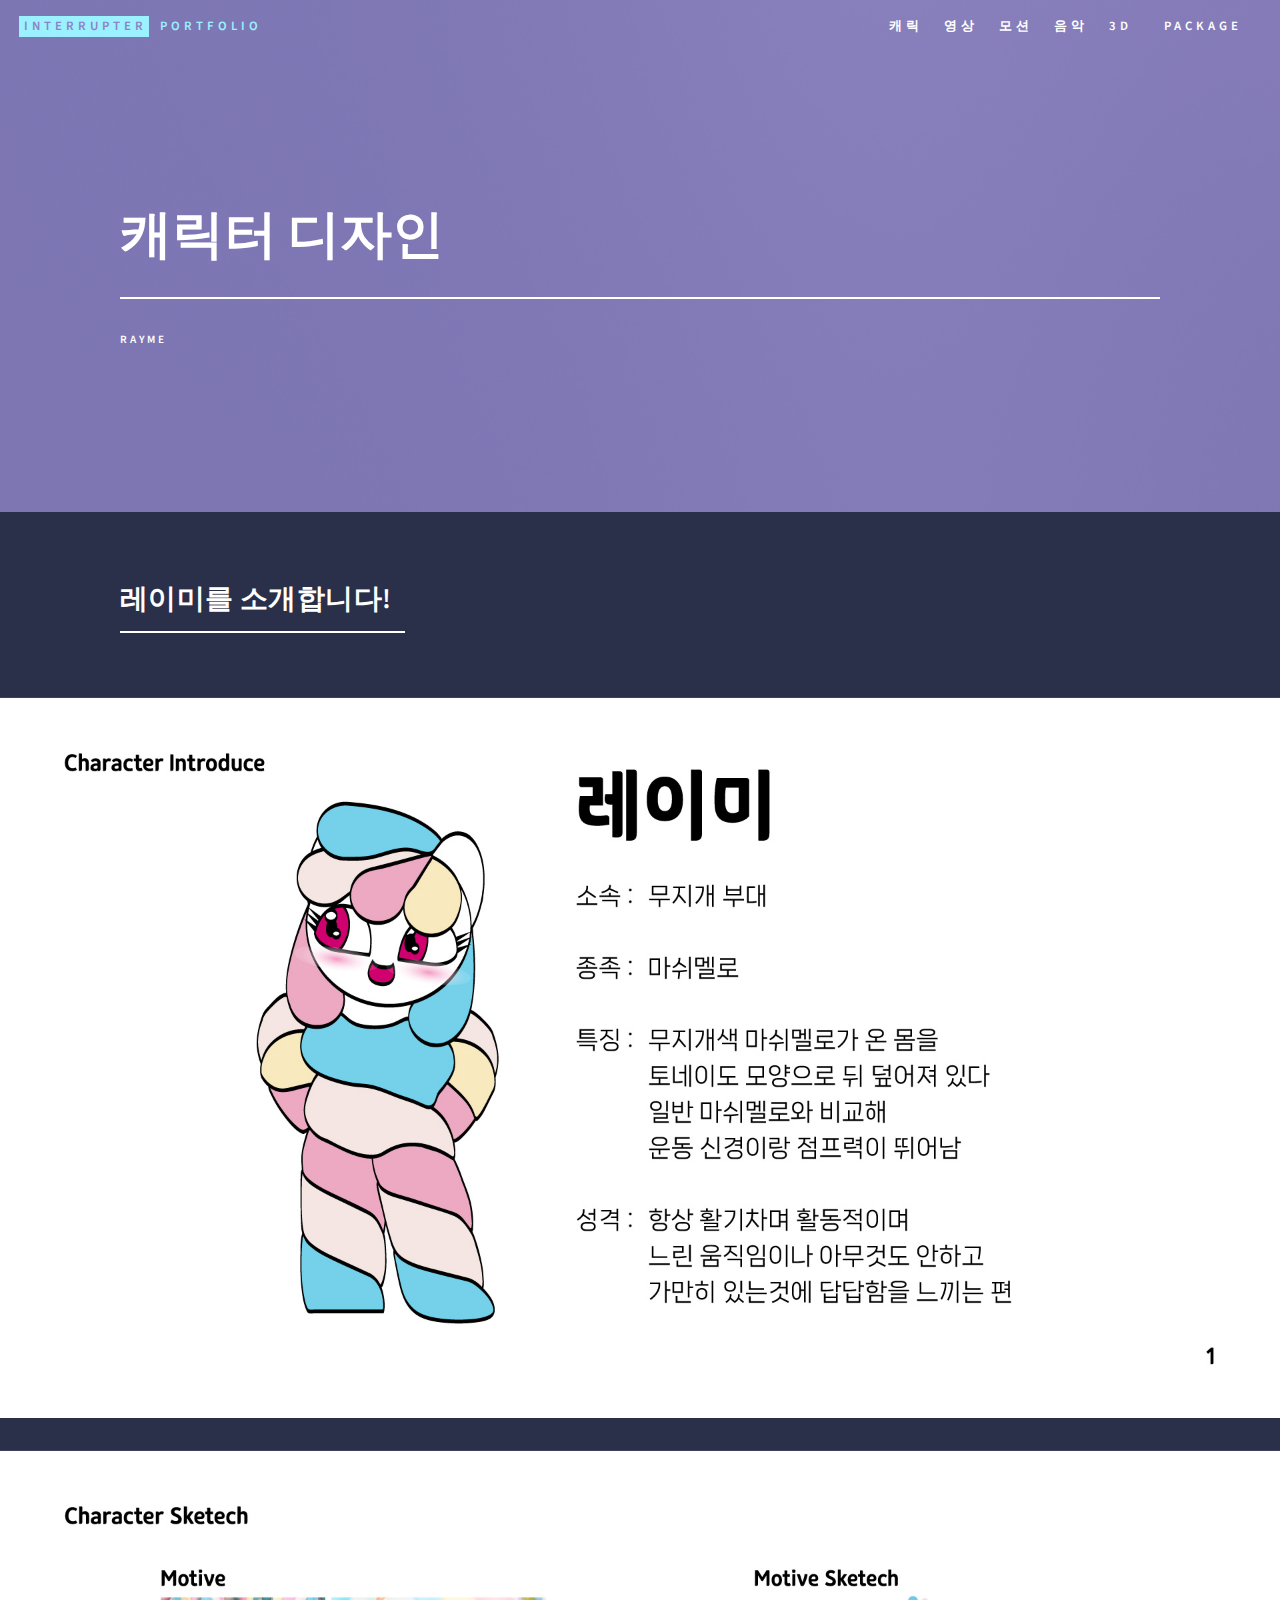
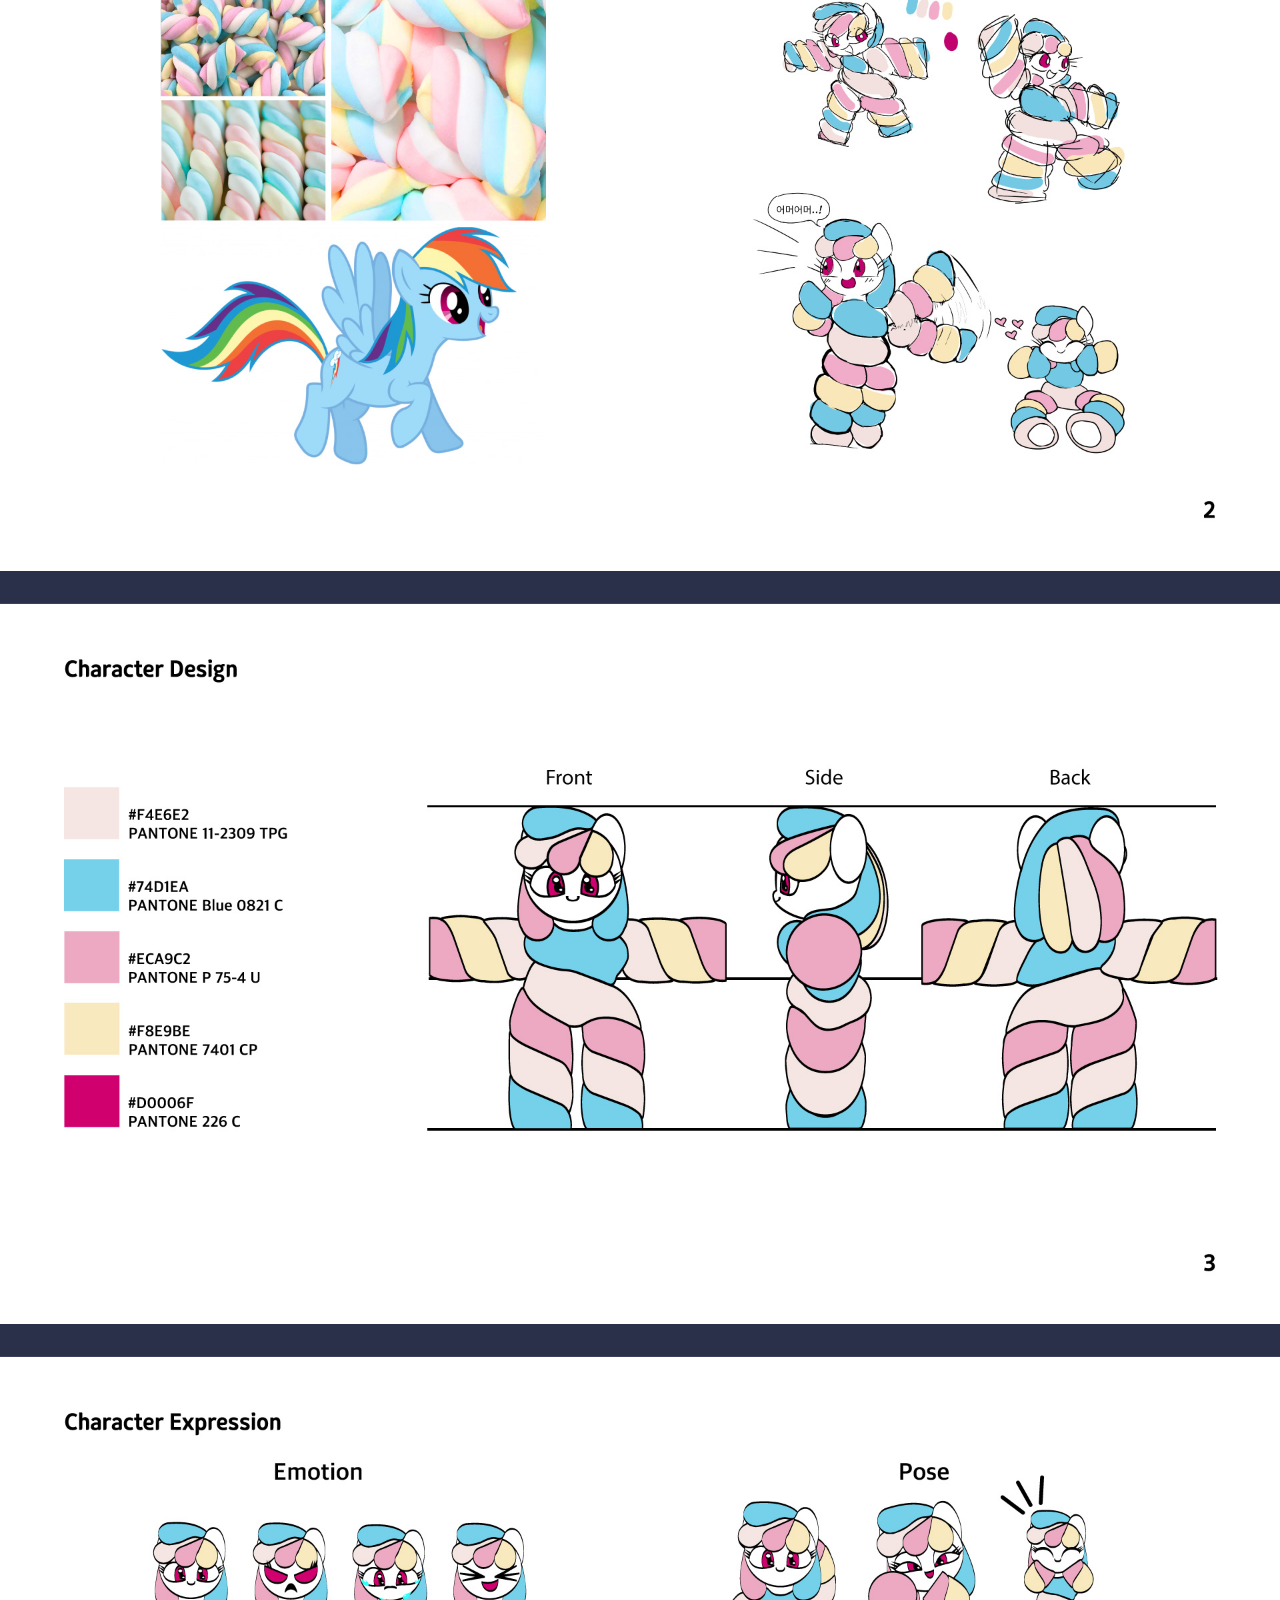
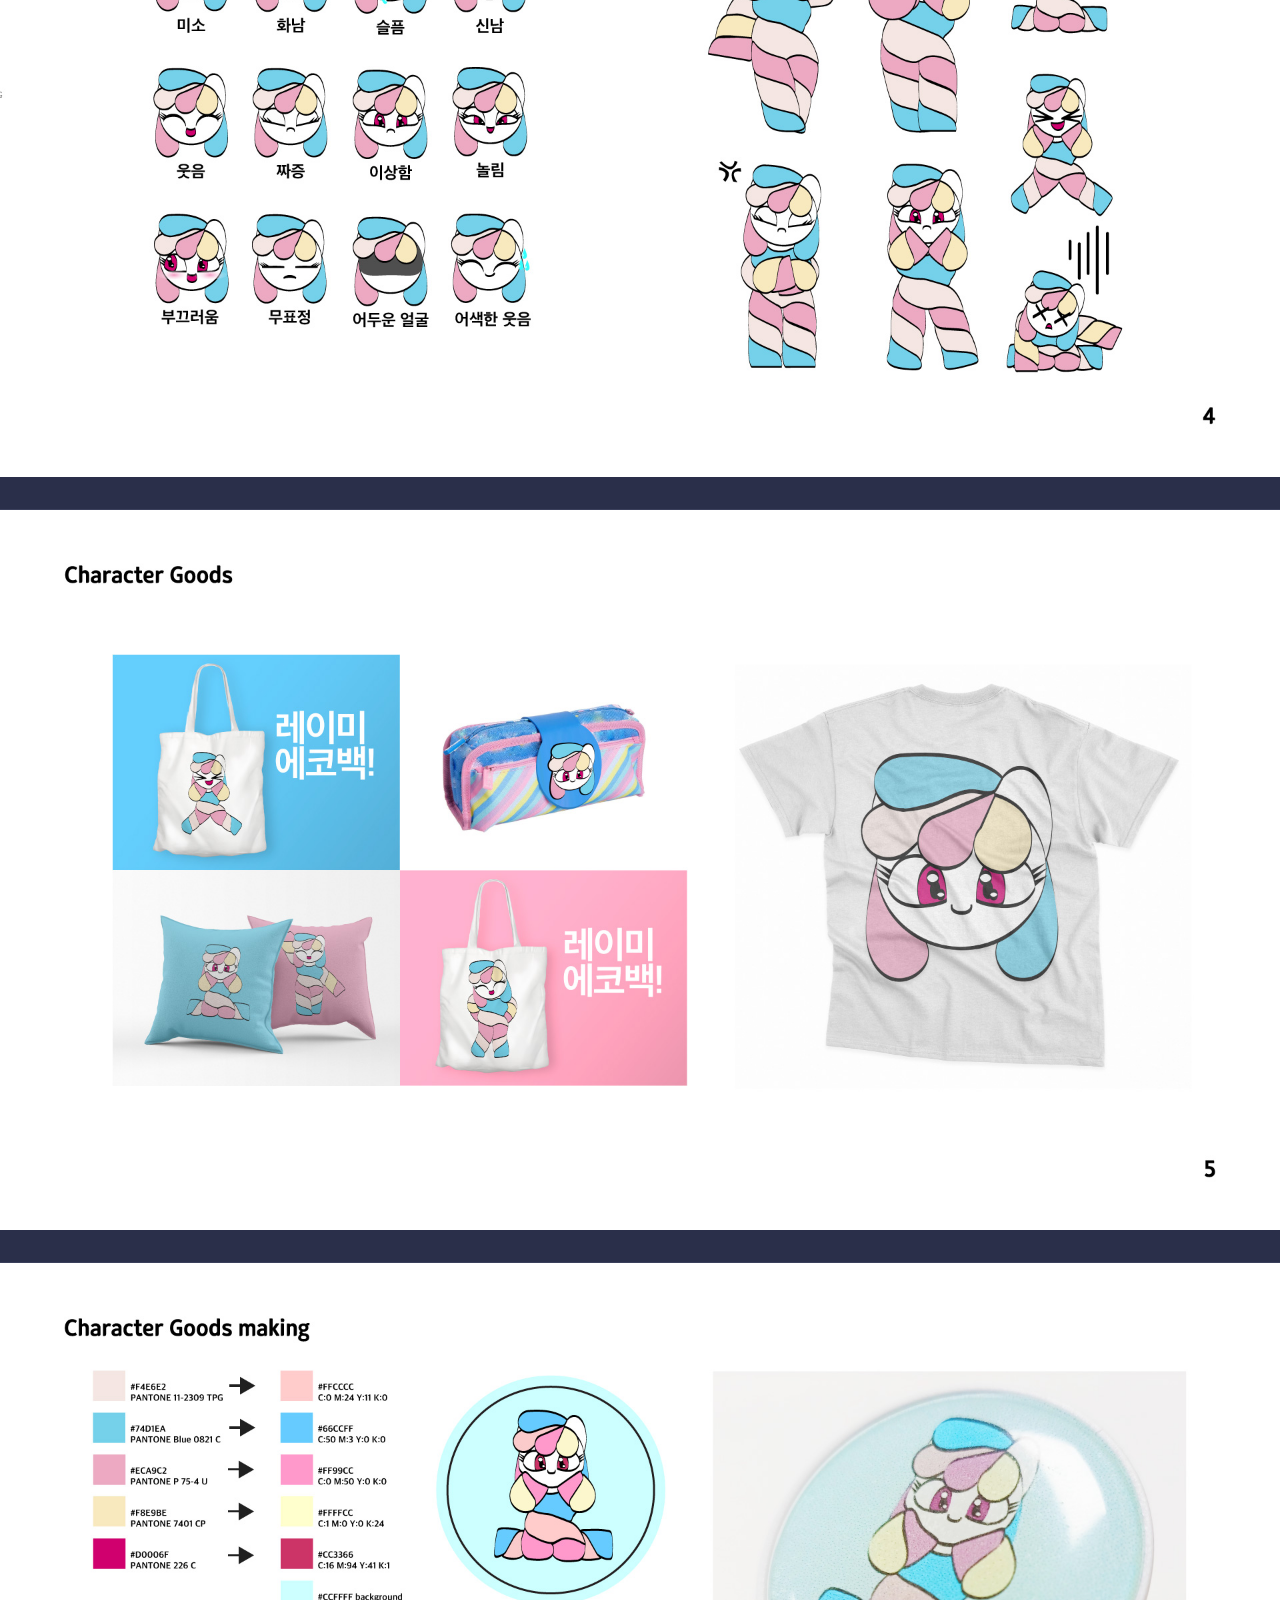
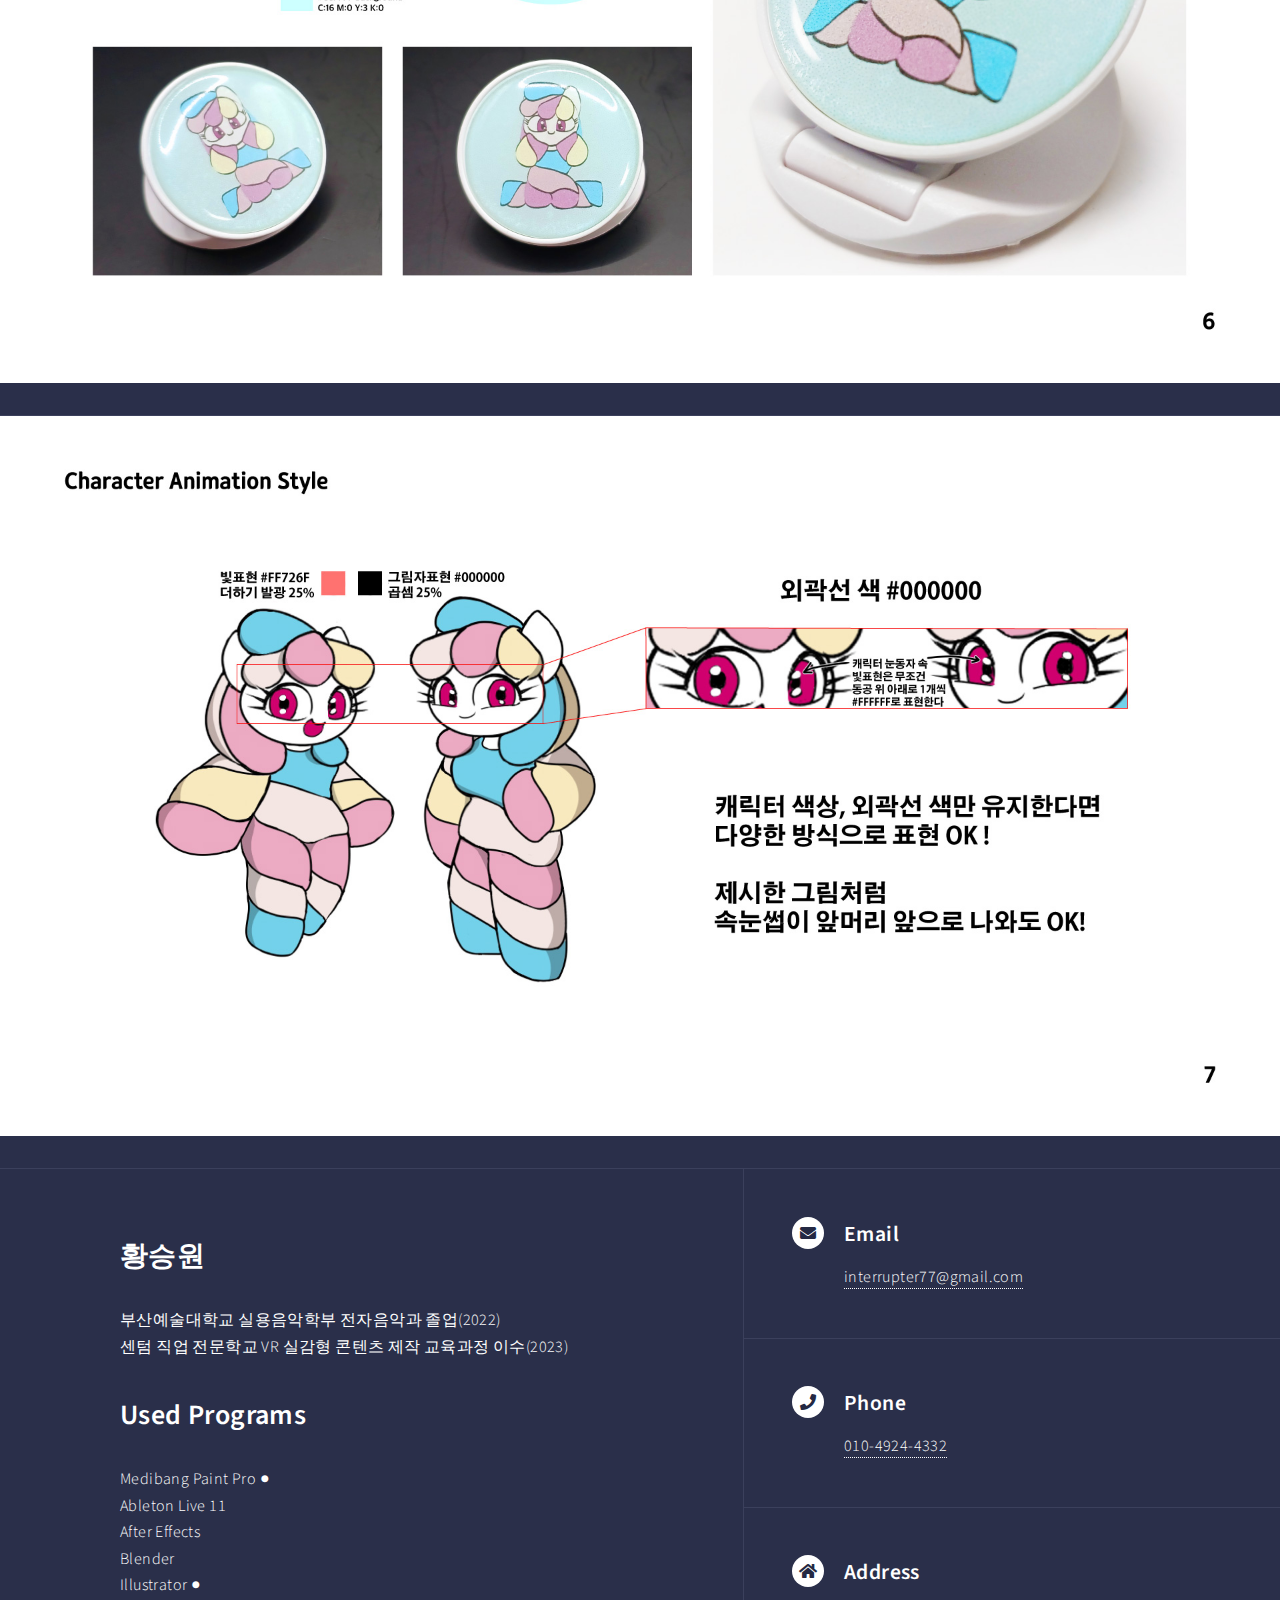
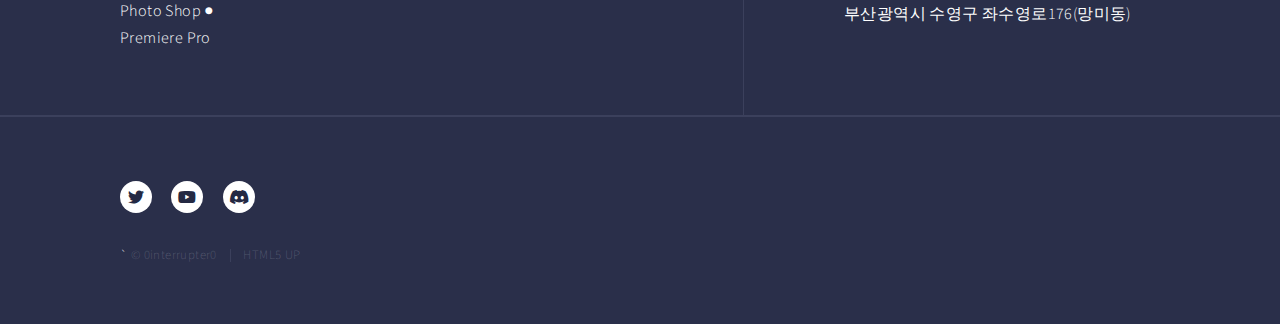
==== commit a3546361: "up" ====
--- a/landing1.html
+++ b/landing1.html
@@ -20,7 +20,7 @@
 				<!-- Header -->
 				<!-- Note: The "styleN" class below should match that of the banner element. -->
 					<header id="header" class="alt style2">
-						<a href="index.html" class="logo"><strong>Interrupter</strong> <span>Potofolio</span></a>
+						<a href="index.html" class="logo"><strong>Interrupter</strong> <span>Portfolio</span></a>
 						<nav >
 						<a href="landing1.html" class="me"><span>캐릭</span></a>
 						<a href="landing2.html" class="me"><span>영상</span></a>
@@ -130,8 +130,8 @@
 								<div class="contact-method">
 									<span class="icon solid alt fa-envelope"></span>
 									<h3>Email</h3>
-									<a class="email" onclick="copyTextToClipboard('interrupter77@gmail.com')">interrupter77@gmail.com</a>
-								</div>
+									<a class="email" onclick="handleEmailClick('interrupter77@gmail.com')">interrupter77@gmail.com</a>
+								  </div>
 							</section>
 							<section>
 								<div class="contact-method">
@@ -185,20 +185,24 @@
 		  </script>			
 
 <script>
+	function handleEmailClick(email) {
+	  if (/iPhone|iPad|iPod|Android/i.test(navigator.userAgent)) {
+		// 모바일 장치인 경우
+		copyTextToClipboard(email);
+	  } else {
+		// 모바일 장치가 아닌 경우 (PC 등)
+		window.location.href = "mailto:" + email;
+	  }
+	}
+  
 	function copyTextToClipboard(text) {
-		const isMobile = /iPhone|iPad|iPod|Android/i.test(navigator.userAgent);
-		
-		if (isMobile) {
-			window.location.href = "tel:" + text;
-		} else {
-			navigator.clipboard.writeText(text).then(function() {
-				alert("'" + text + "'가 클립보드에 복사되었습니다!");
-			}, function(err) {
-				console.error('텍스트 복사 실패: ', err);
-			});
-		}
+	  navigator.clipboard.writeText(text).then(function() {
+		alert("'" + text + "'가 클립보드에 복사되었습니다!");
+	  }, function(err) {
+		console.error('텍스트 복사 실패: ', err);
+	  });
 	}
-</script>
+  </script>
 
 	</body>
 </html>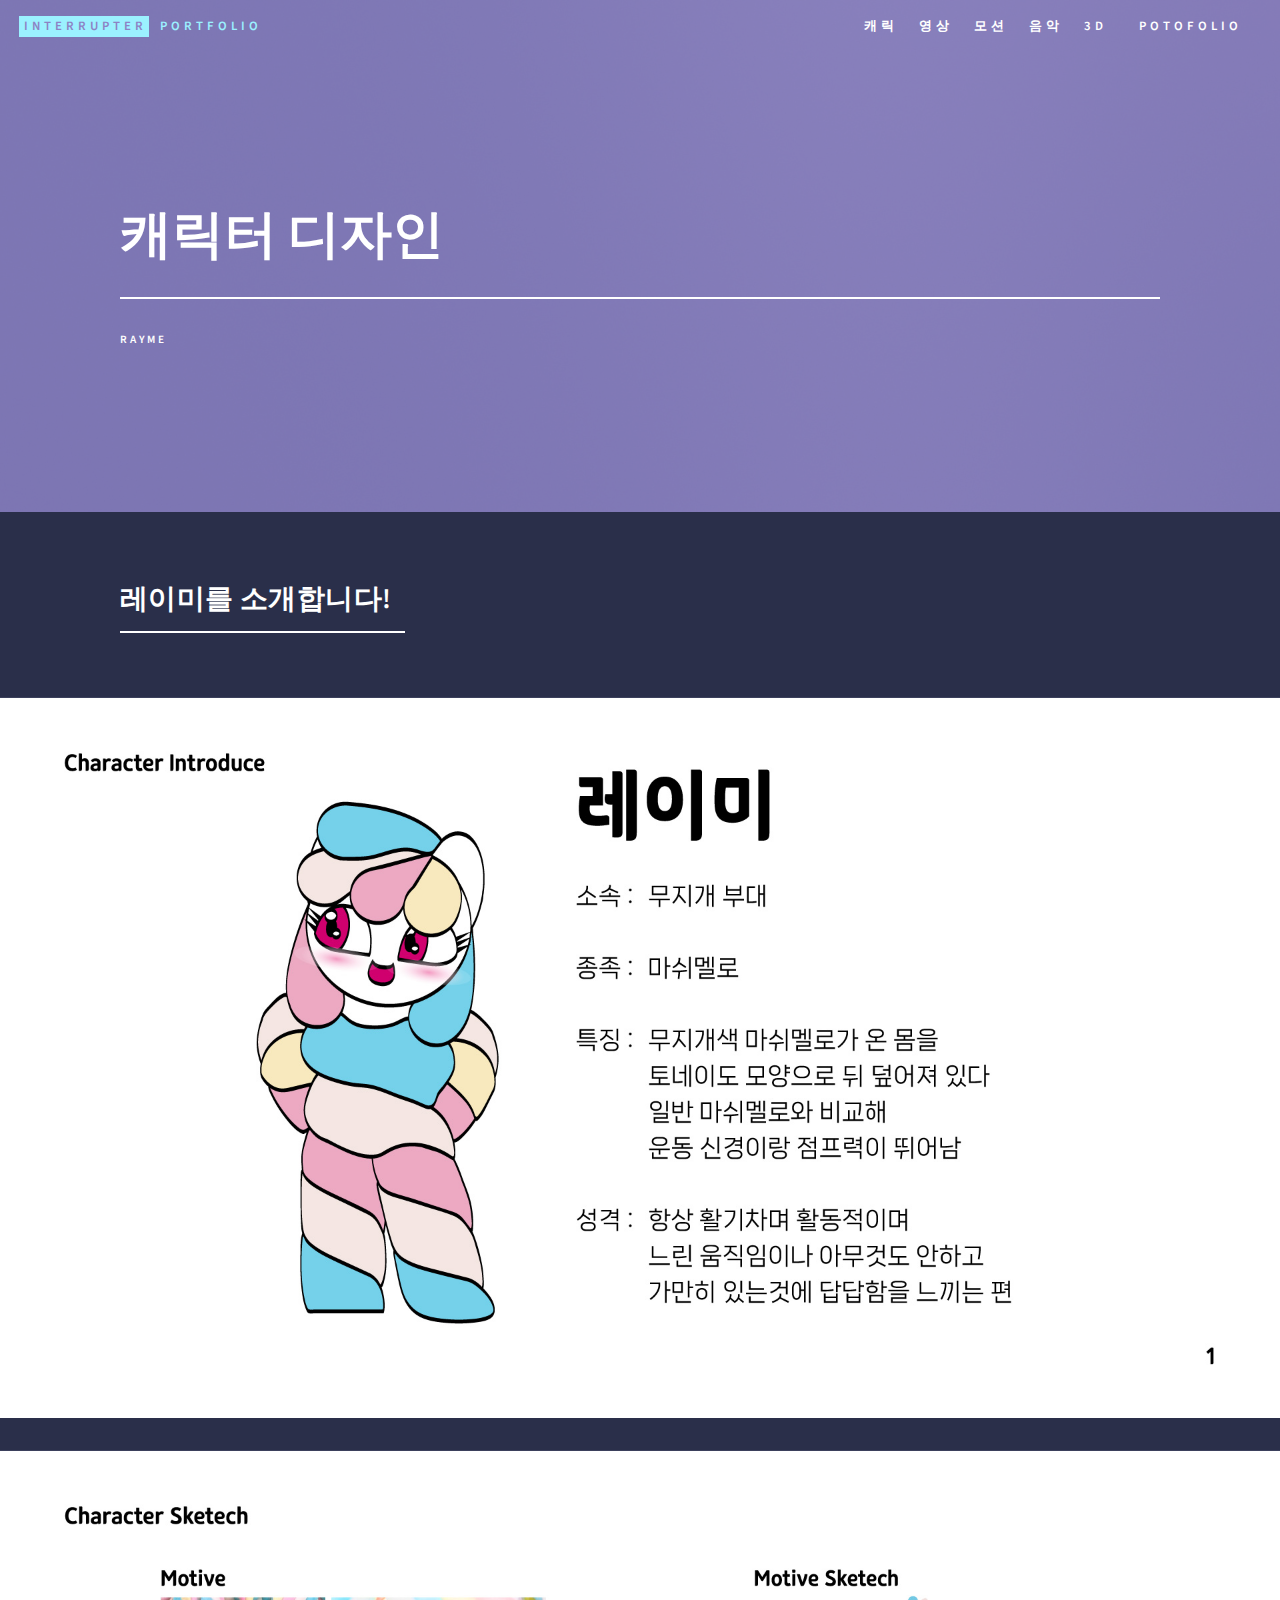
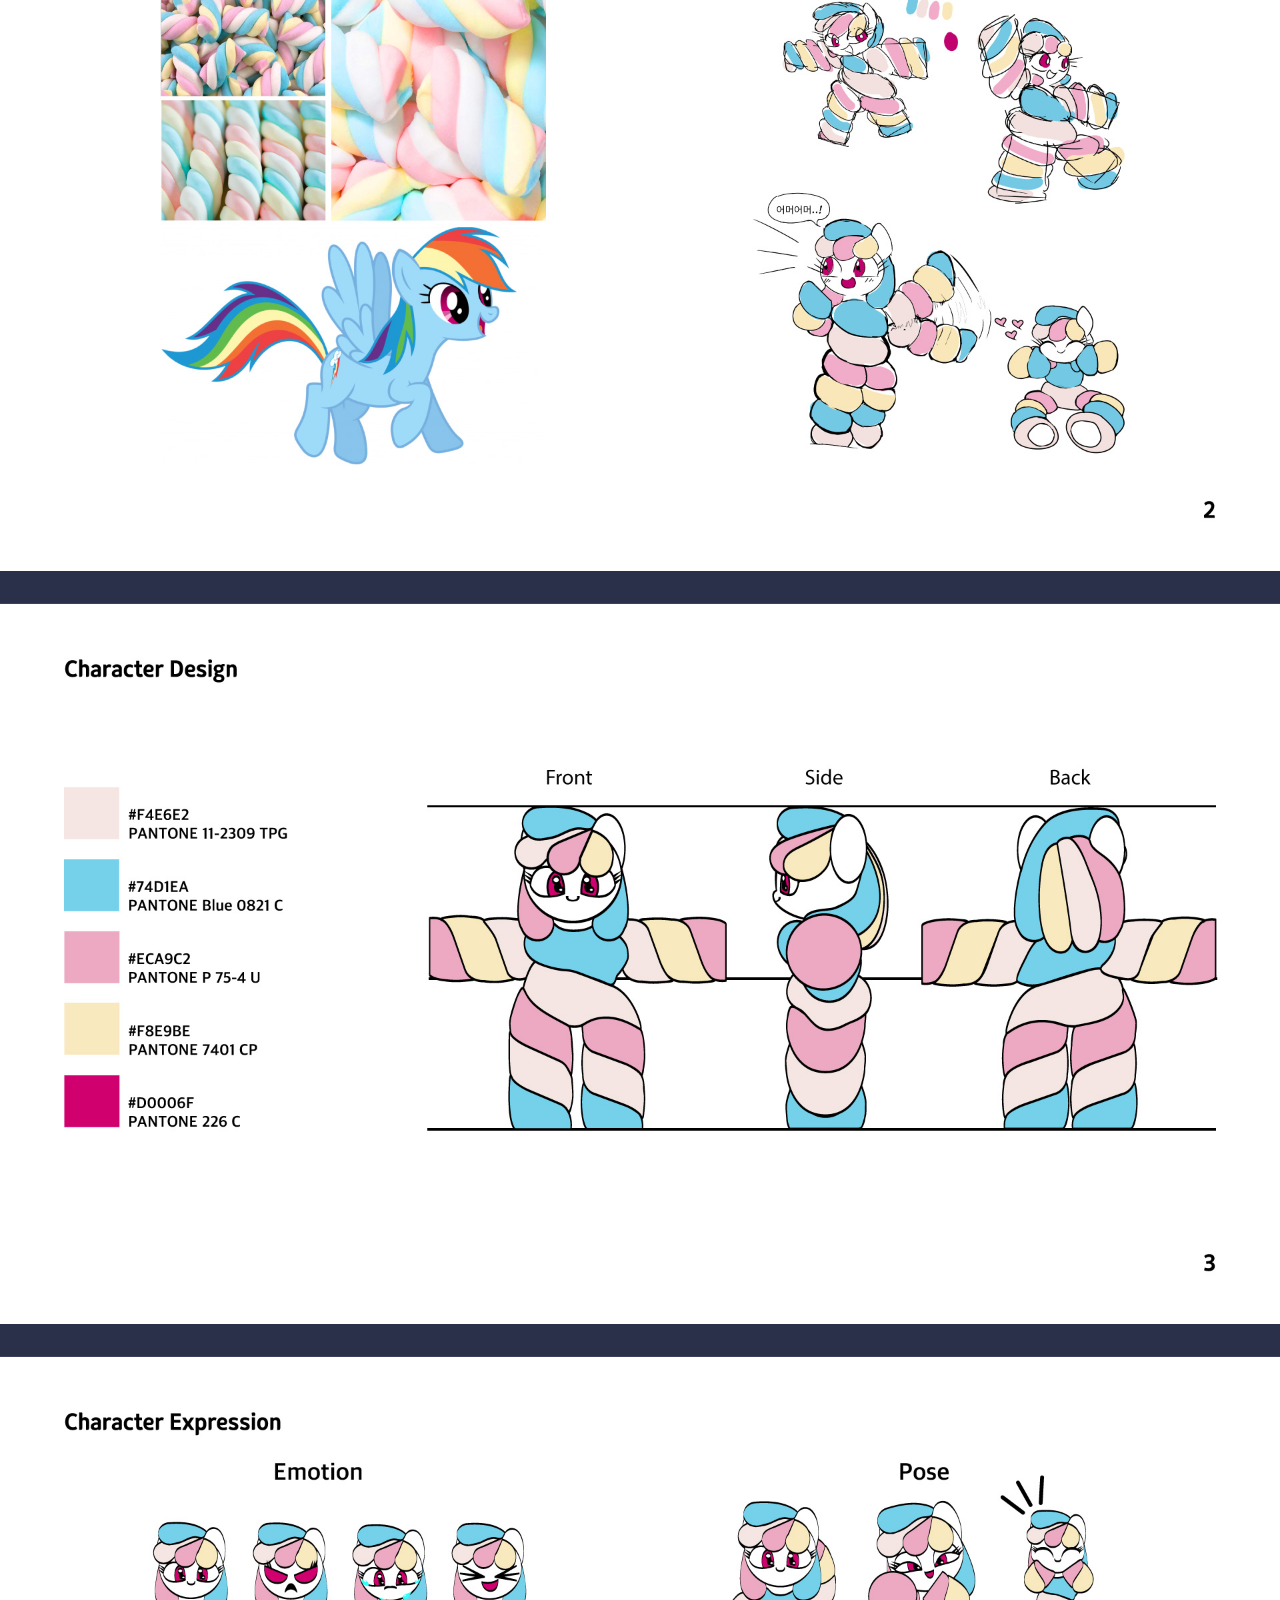
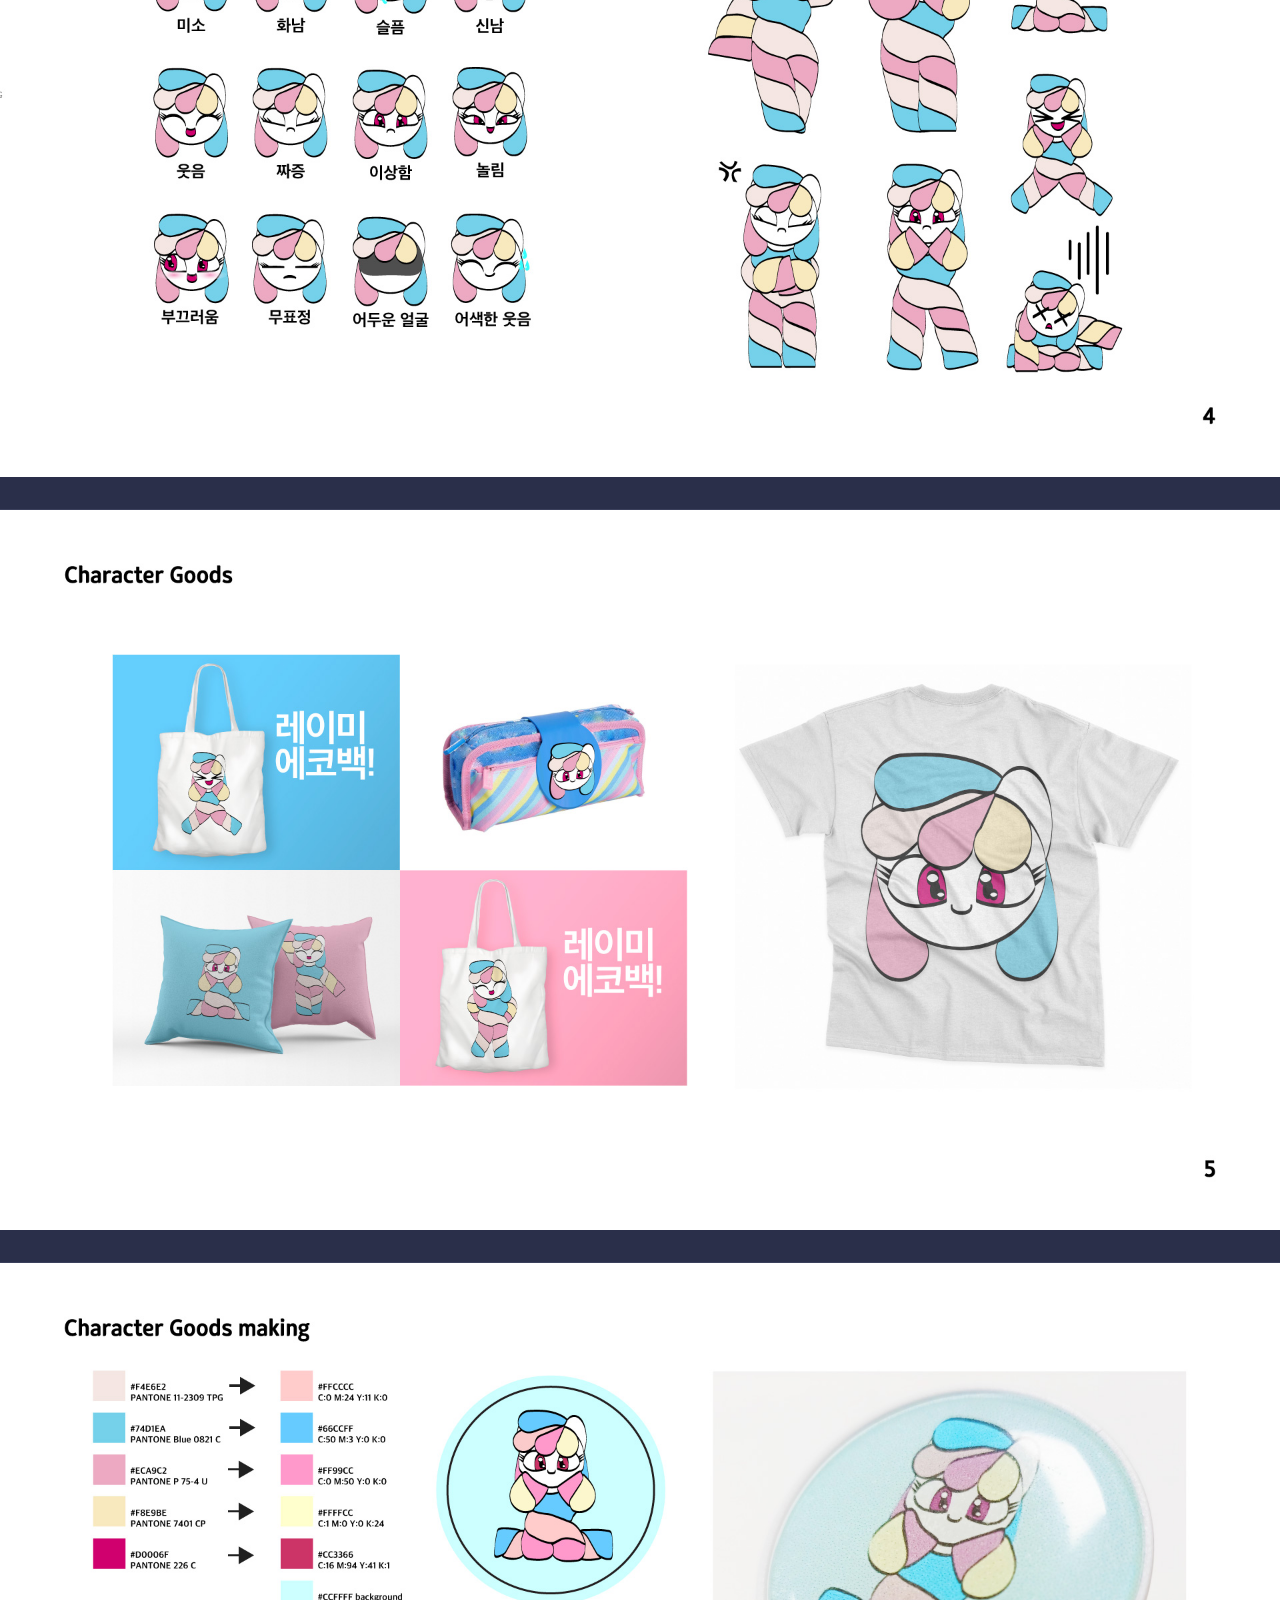
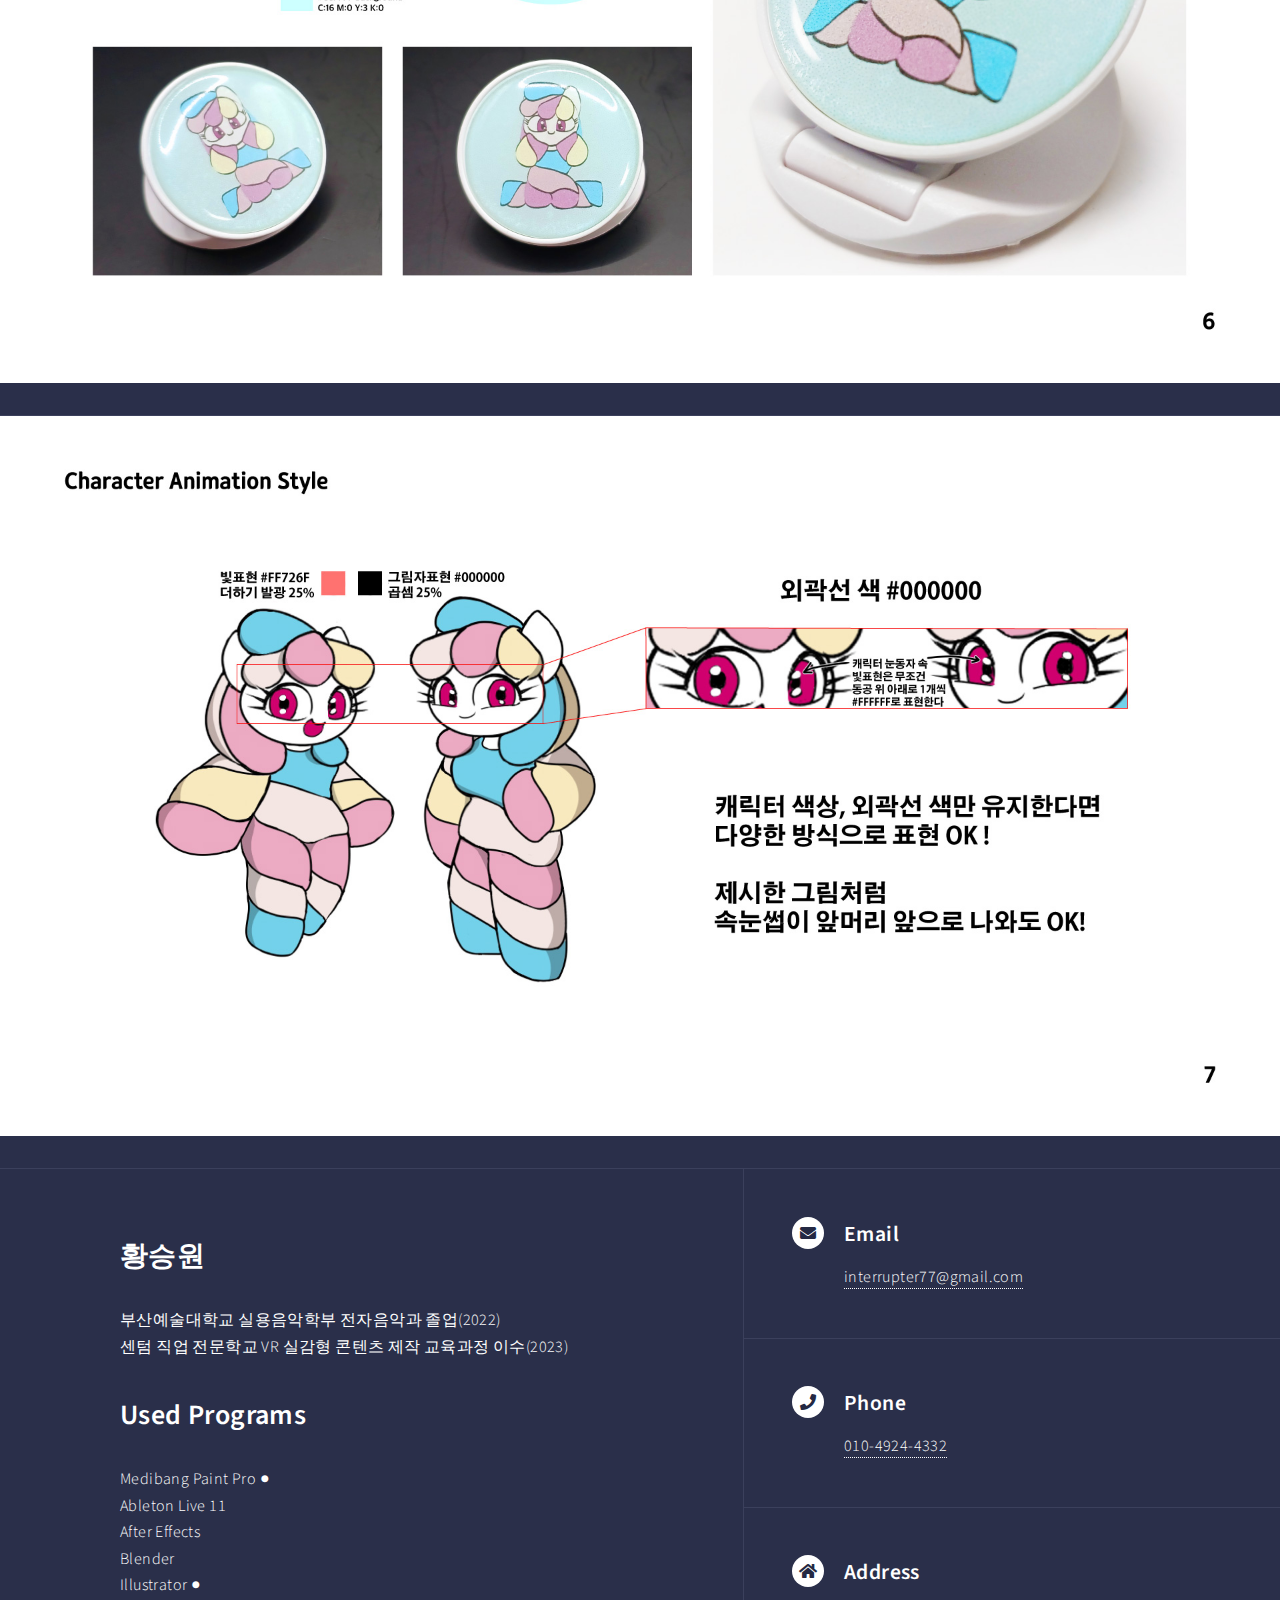
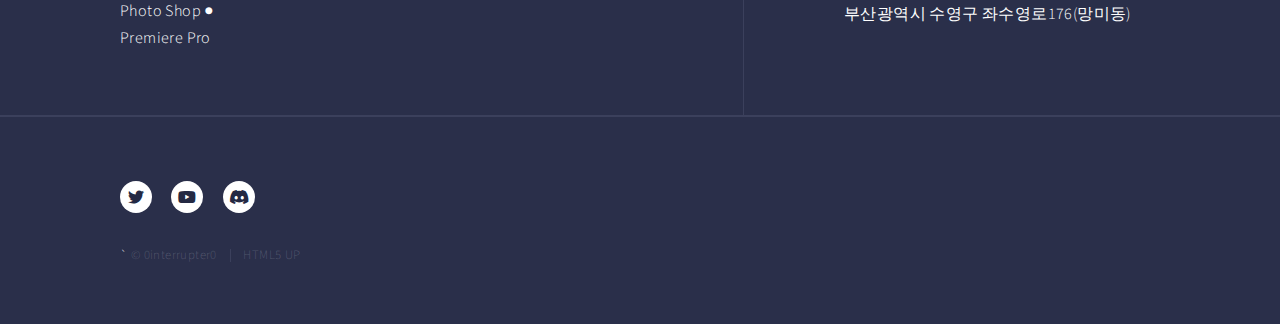
==== commit b26f4d65: "up" ====
--- a/landing1.html
+++ b/landing1.html
@@ -28,7 +28,7 @@
 												<!-- <a href="landing6.html" class="me"><span>음악</span></a> -->
 						<a href="landing6.html" class="me"><span>음악</span></a>
 						<a href="landing5.html" class="me"><span>3D</span></a>
-						<a href="landing4.html" class="me"><span>Package</span></a>
+						<a href="landing9.html" class="me"><span>Potofolio</span></a>
 
 							<a href=""></a>
 						</nav>
